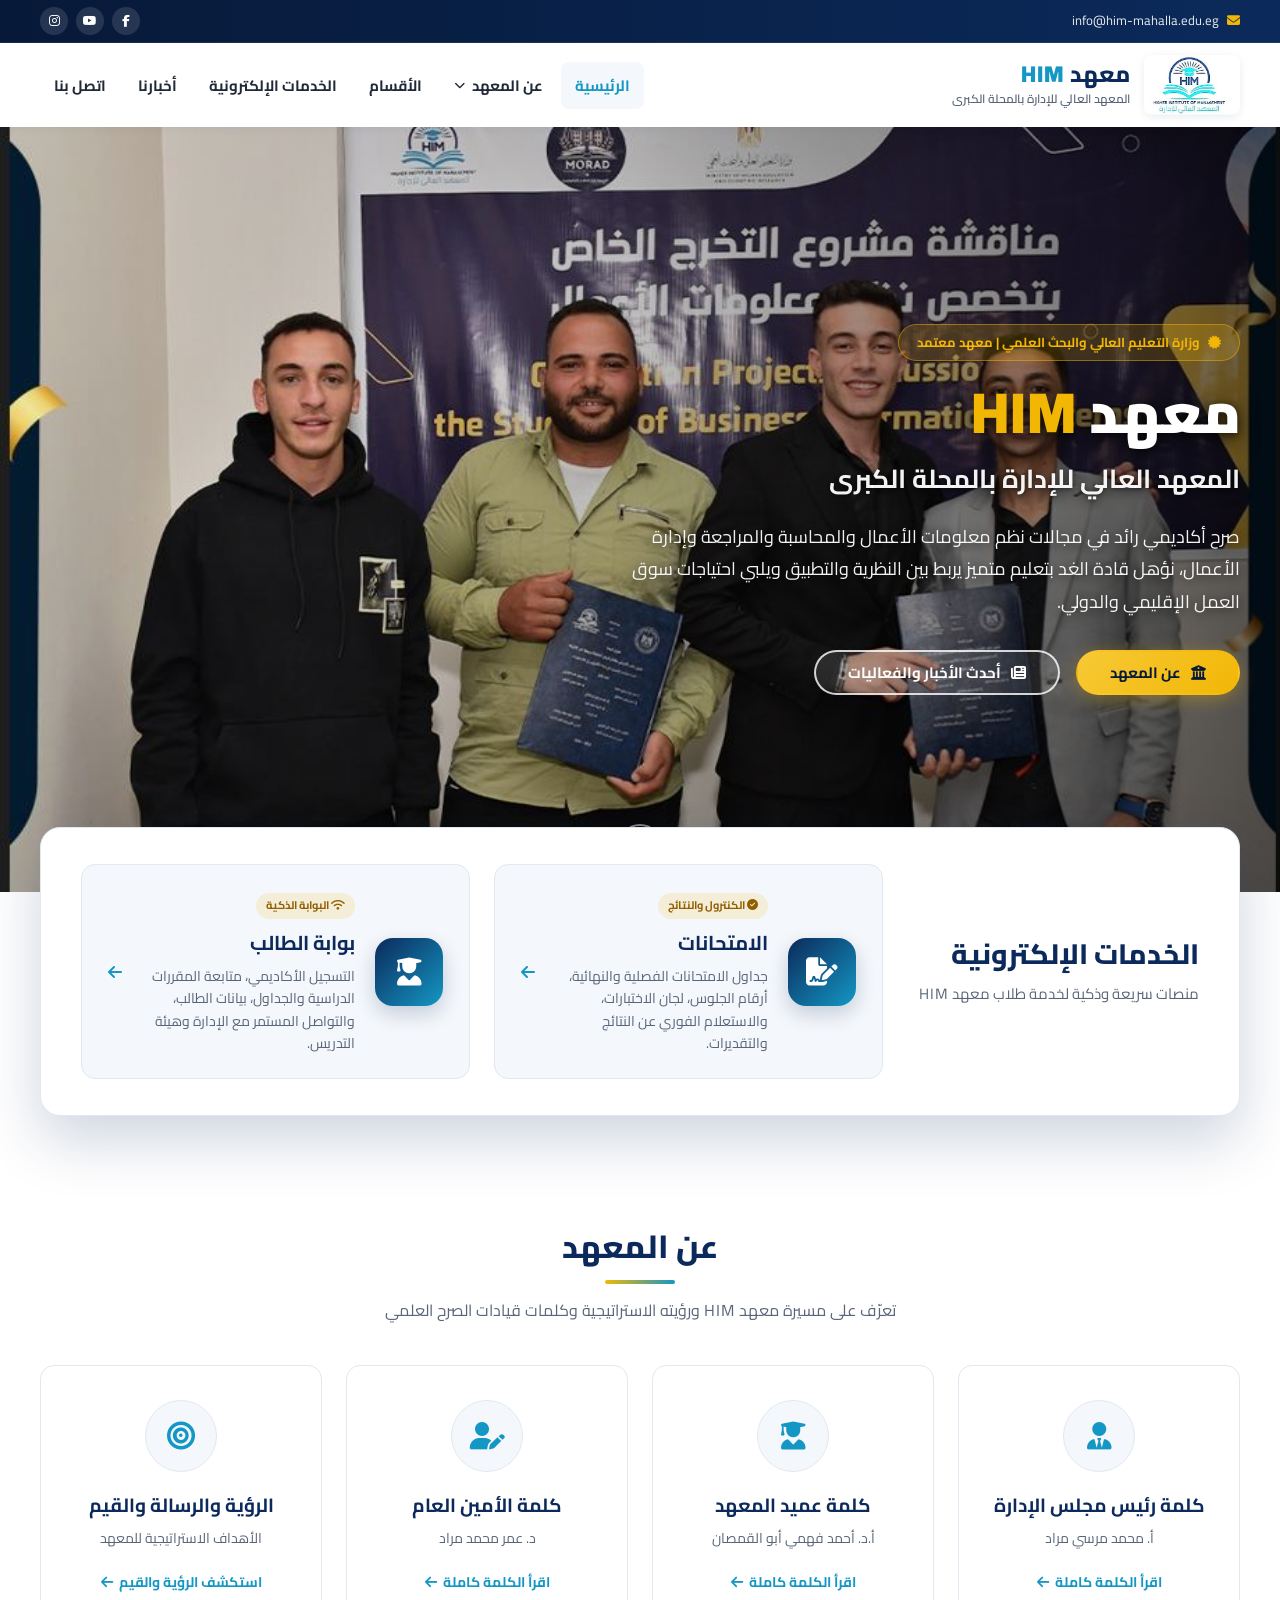
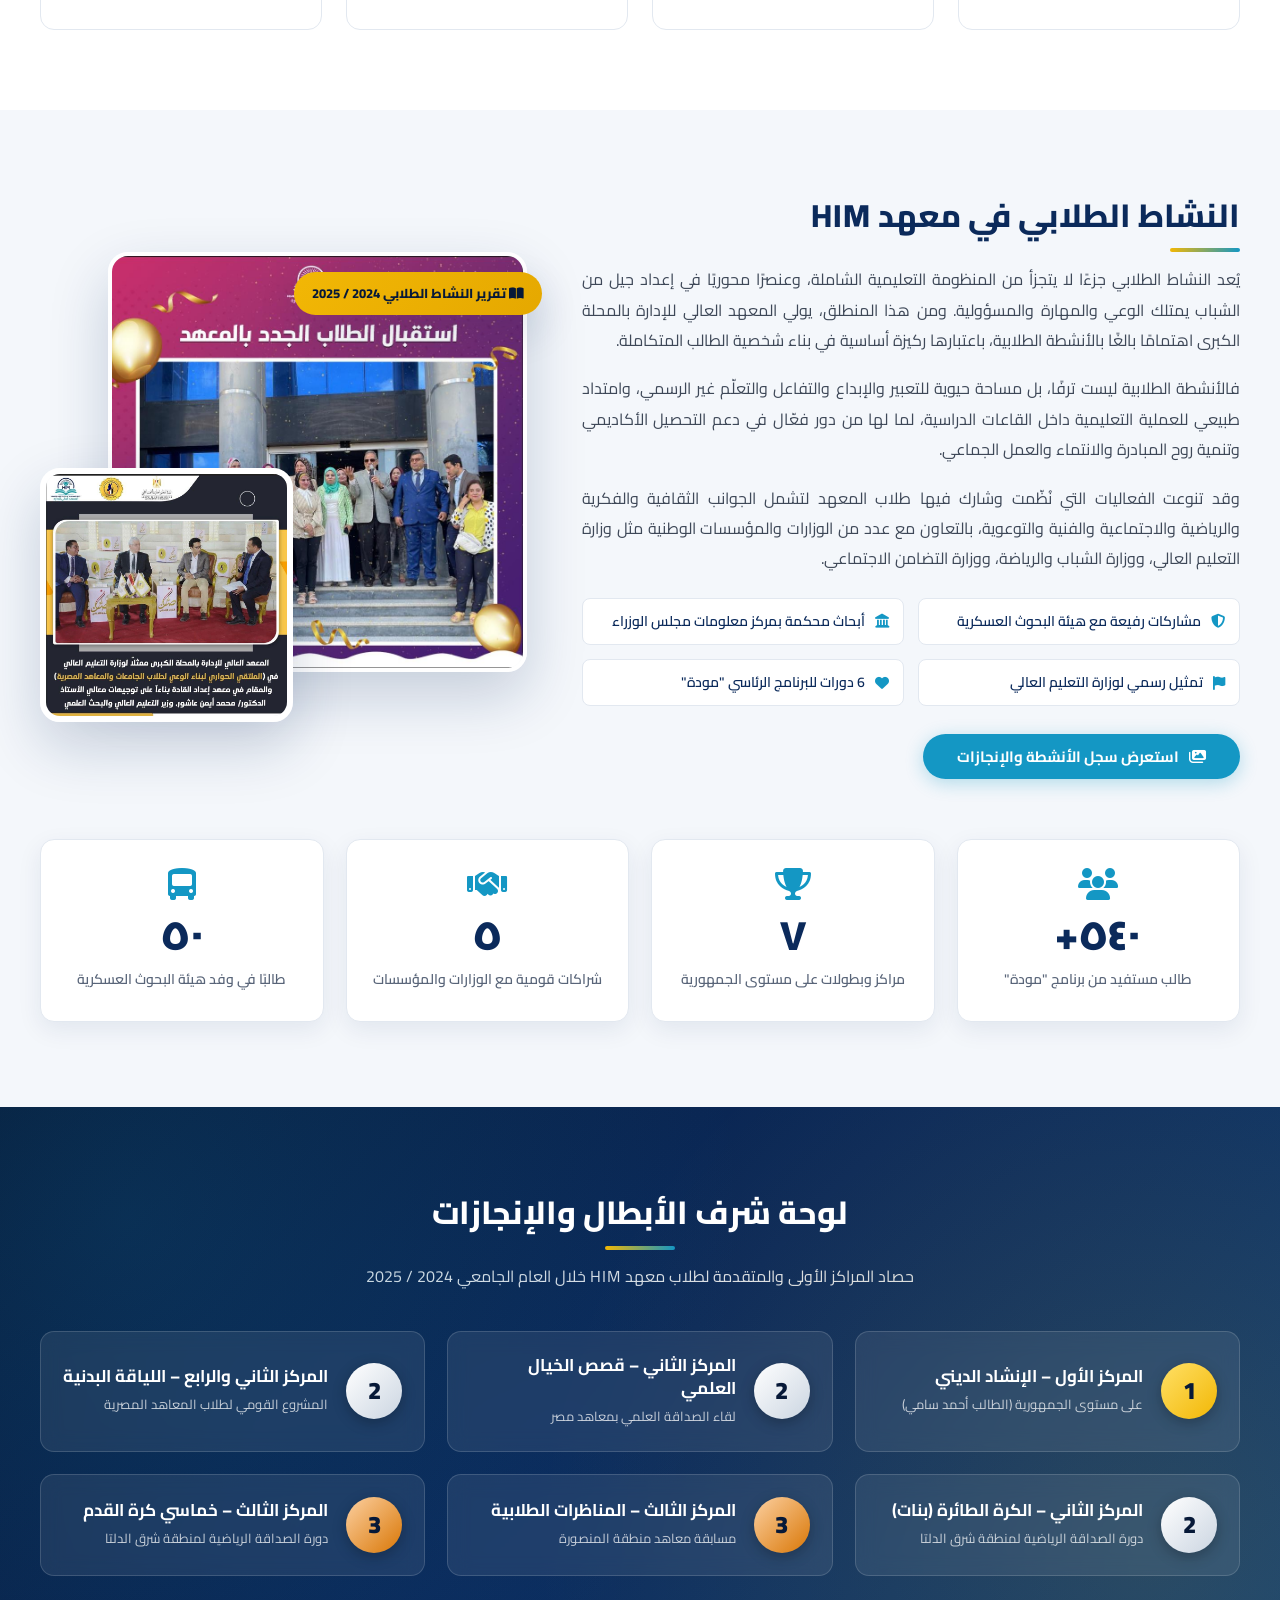
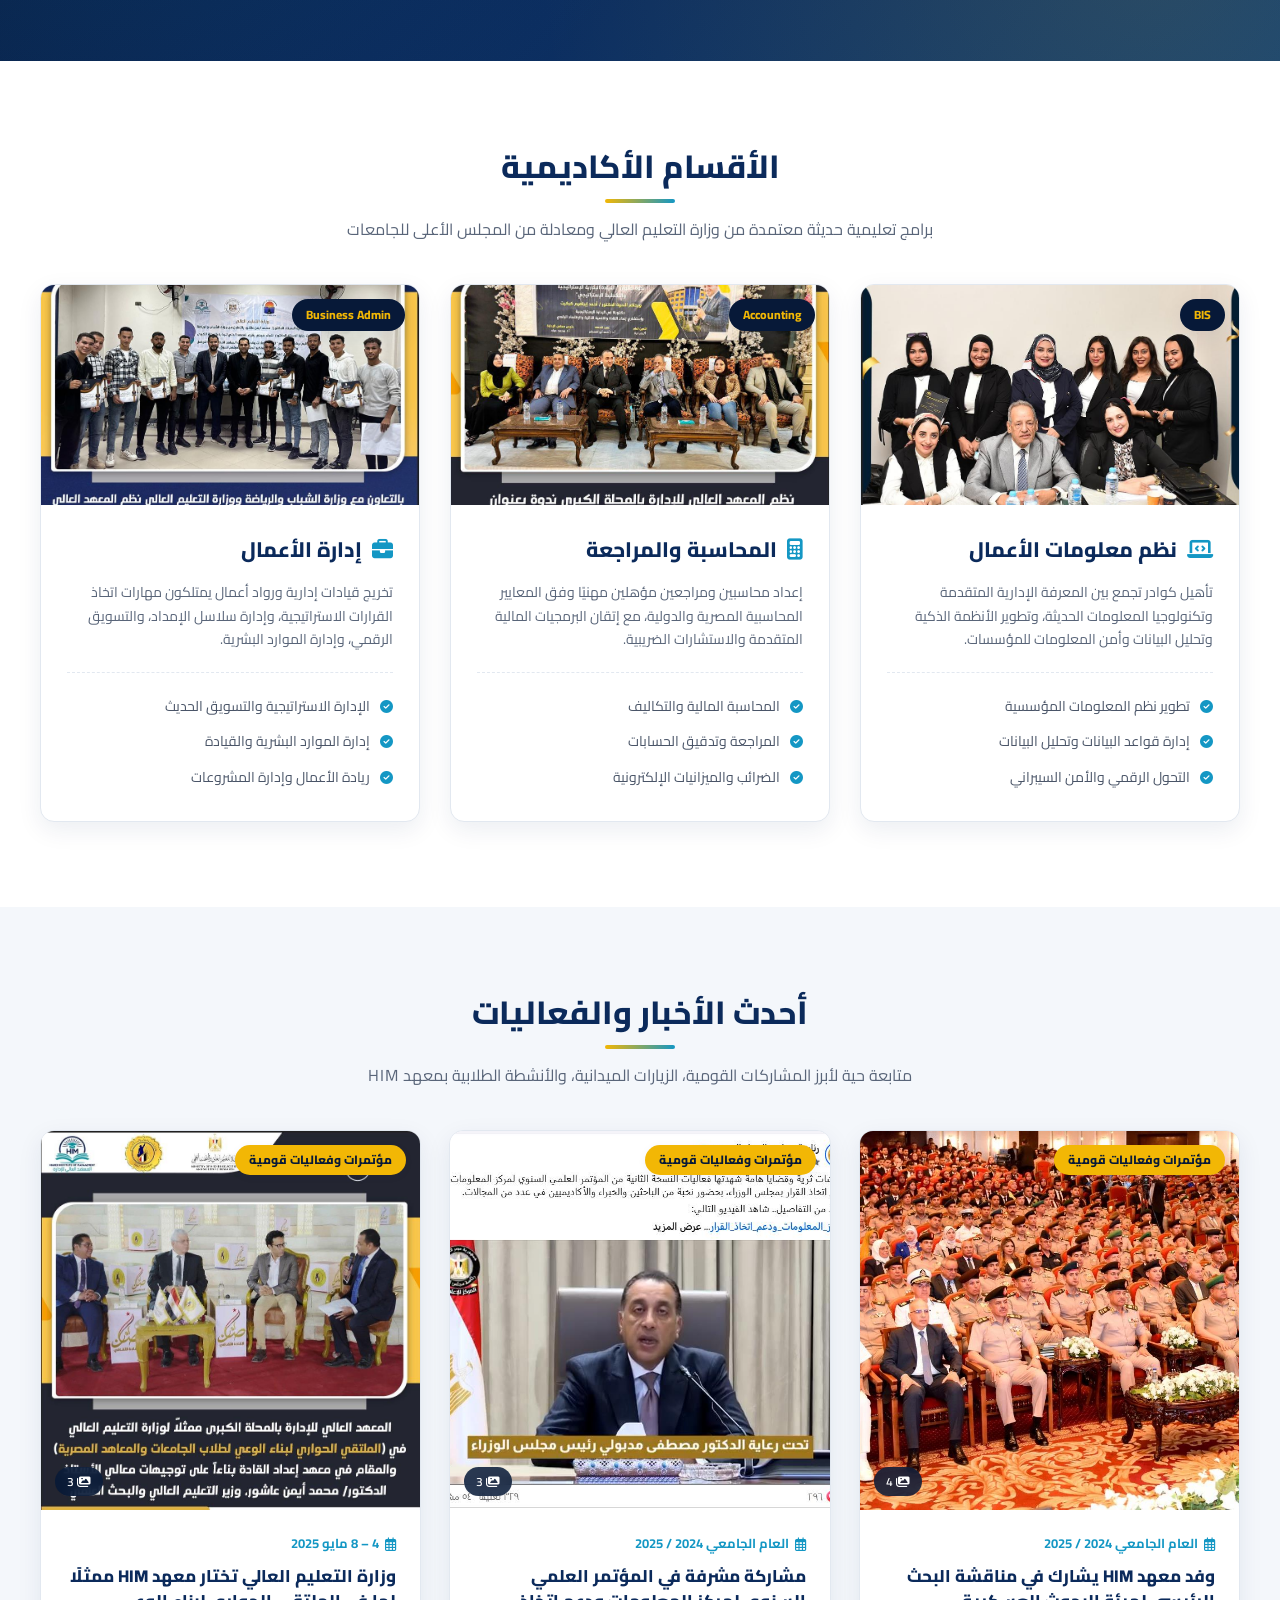
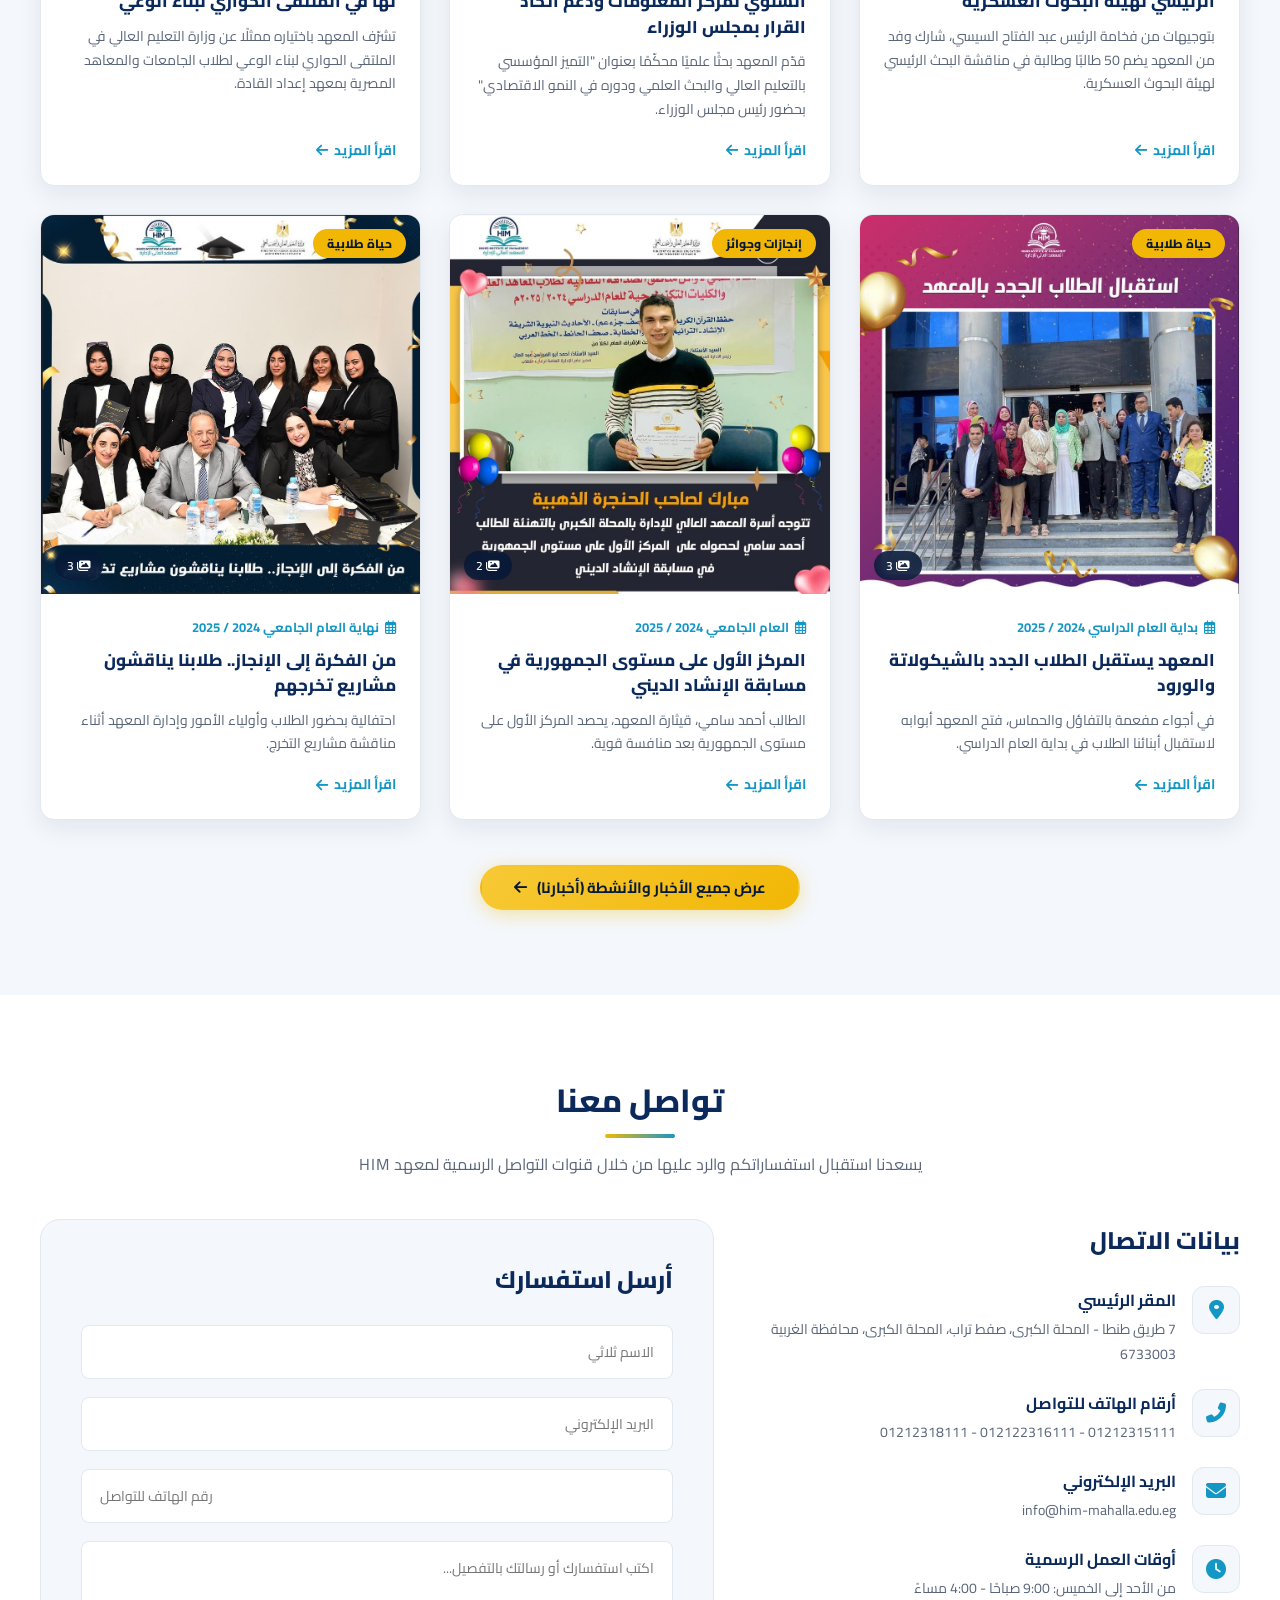
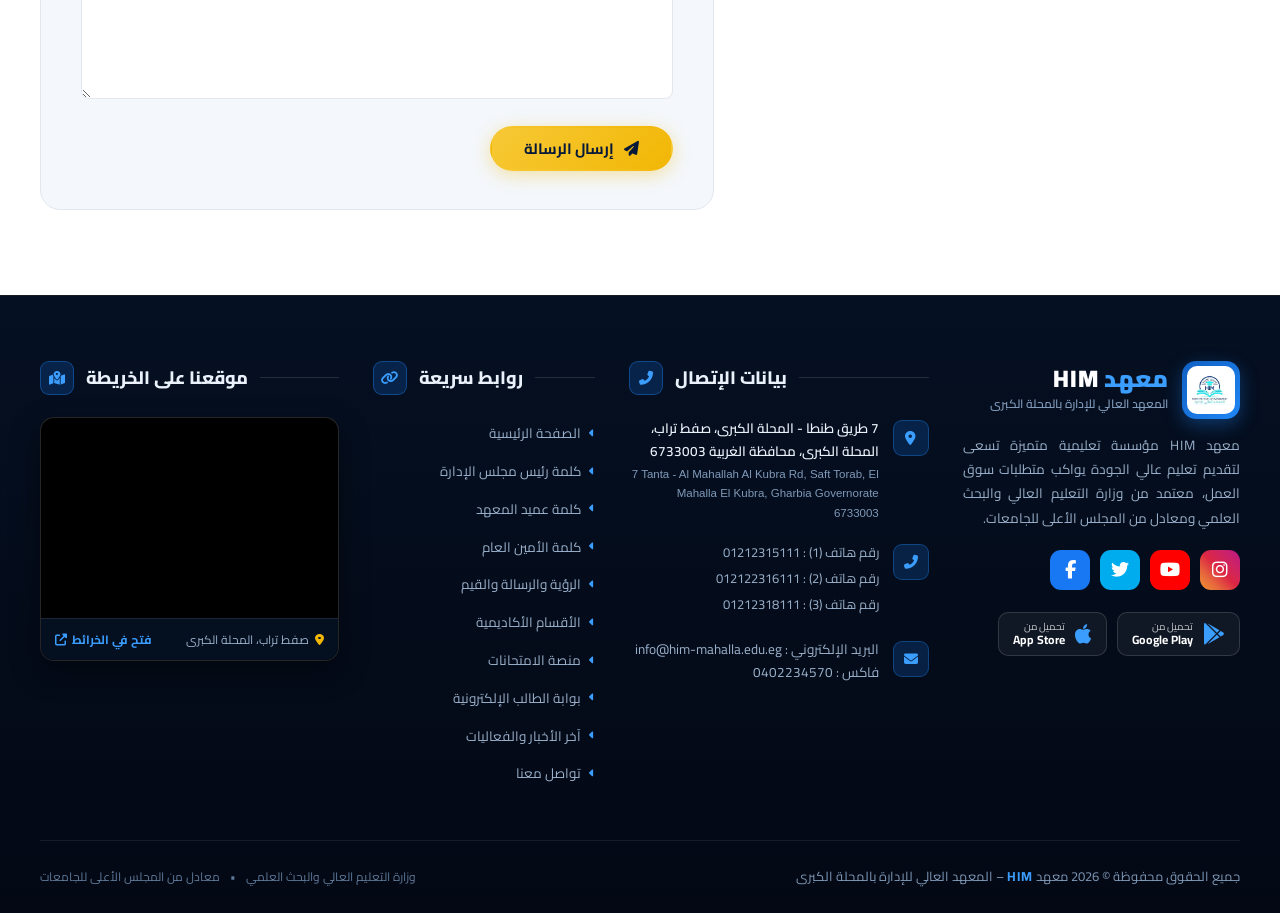
==== index.html @ d2b3b04d "Initial commit - معهد HIM website" ====
<!DOCTYPE html>
<html lang="ar" dir="rtl">
<head>
    <meta charset="UTF-8">
    <meta name="viewport" content="width=device-width, initial-scale=1.0">
    <title>معهد HIM | المعهد العالي للإدارة بالمحلة الكبرى</title>
    <meta name="description" content="الموقع الرسمي لمعهد HIM - المعهد العالي للإدارة بالمحلة الكبرى. برامج معتمدة في نظم معلومات الأعمال، المحاسبة والمراجعة، وإدارة الأعمال.">
    <link rel="icon" href="images/logo.jpg" type="image/jpeg">
    <link rel="stylesheet" href="https://fonts.googleapis.com/css2?family=Cairo:wght@400;500;600;700;800;900&display=swap">
    <link rel="stylesheet" href="https://cdnjs.cloudflare.com/ajax/libs/font-awesome/6.4.0/css/all.min.css">
    <link rel="stylesheet" href="css/style.css">
</head>
<body data-page="home">
    <!-- Header injected by layout.js -->
    <div id="site-header"></div>

    <!-- Hero Video Section -->
    <section id="home" class="hero hero-video">
        <video class="hero-bg" autoplay muted loop playsinline preload="auto" poster="images/selected/image-492.jpg">
            <source src="home.mp4" type="video/mp4">
        </video>
        <div class="hero-overlay"></div>
        <div class="container hero-inner">
            <div class="hero-content">
                <span class="hero-tag">
                    <i class="fas fa-certificate"></i> وزارة التعليم العالي والبحث العلمي | معهد معتمد
                </span>
                <h1>معهد <span class="latin">HIM</span></h1>
                <h2>المعهد العالي للإدارة بالمحلة الكبرى</h2>
                <p>صرح أكاديمي رائد في مجالات نظم معلومات الأعمال والمحاسبة والمراجعة وإدارة الأعمال، نؤهل قادة الغد بتعليم متميز يربط بين النظرية والتطبيق ويلبي احتياجات سوق العمل الإقليمي والدولي.</p>
                <div class="hero-buttons">
                    <a href="#about" class="btn btn-primary">
                        <i class="fas fa-university"></i> عن المعهد
                    </a>
                    <a href="news.html" class="btn btn-outline">
                        <i class="fas fa-newspaper"></i> أحدث الأخبار والفعاليات
                    </a>
                </div>
            </div>
        </div>
        <a href="#services" class="scroll-down" aria-label="انتقل إلى الخدمات الإلكترونية">
            <i class="fas fa-chevron-down"></i>
        </a>
    </section>

    <!-- Electronic Services (Floating Banner: Exams & Student Portal ONLY) -->
    <section id="services" class="services-section">
        <div class="container">
            <div class="services-wrap">
                <div class="services-head">
                    <h2>الخدمات الإلكترونية</h2>
                    <p>منصات سريعة وذكية لخدمة طلاب معهد <span class="latin">HIM</span></p>
                </div>
                <div class="services-grid-detailed">
                    <!-- Service 1: Exams -->
                    <a href="#" class="service-item" data-service="exams" role="button" aria-label="منصة الامتحانات">
                        <div class="service-item-icon">
                            <i class="fas fa-file-signature"></i>
                        </div>
                        <div class="service-item-content">
                            <span class="service-badge"><i class="fas fa-check-circle"></i> الكنترول والنتائج</span>
                            <h3>الامتحانات</h3>
                            <p>جداول الامتحانات الفصلية والنهائية، أرقام الجلوس، لجان الاختبارات، والاستعلام الفوري عن النتائج والتقديرات.</p>
                        </div>
                        <i class="fas fa-arrow-left service-arrow"></i>
                    </a>
                    <!-- Service 2: Student Portal -->
                    <a href="#" class="service-item" data-service="portal" role="button" aria-label="بوابة الطالب الإلكترونية">
                        <div class="service-item-icon">
                            <i class="fas fa-user-graduate"></i>
                        </div>
                        <div class="service-item-content">
                            <span class="service-badge"><i class="fas fa-wifi"></i> البوابة الذكية</span>
                            <h3>بوابة الطالب</h3>
                            <p>التسجيل الأكاديمي، متابعة المقررات الدراسية والجداول، بيانات الطالب، والتواصل المستمر مع الإدارة وهيئة التدريس.</p>
                        </div>
                        <i class="fas fa-arrow-left service-arrow"></i>
                    </a>
                </div>
            </div>
        </div>
    </section>

    <!-- About the Institute ("عن المعهد" - 4 Foundation Pillars) -->
    <section id="about" class="about-quick">
        <div class="container">
            <h2 class="section-title">عن المعهد</h2>
            <p class="section-subtitle">تعرّف على مسيرة معهد <span class="latin">HIM</span> ورؤيته الاستراتيجية وكلمات قيادات الصرح العلمي</p>
            <div class="about-cards">
                <!-- 1. Chairman -->
                <a href="chairman.html" class="about-card">
                    <div class="about-card-icon">
                        <i class="fas fa-user-tie"></i>
                    </div>
                    <div>
                        <h3>كلمة رئيس مجلس الإدارة</h3>
                        <p>أ. محمد مرسي مراد</p>
                    </div>
                    <span class="about-card-link">اقرأ الكلمة كاملة <i class="fas fa-arrow-left"></i></span>
                </a>

                <!-- 2. Dean -->
                <a href="dean.html" class="about-card">
                    <div class="about-card-icon">
                        <i class="fas fa-user-graduate"></i>
                    </div>
                    <div>
                        <h3>كلمة عميد المعهد</h3>
                        <p>أ.د. أحمد فهمي أبو القمصان</p>
                    </div>
                    <span class="about-card-link">اقرأ الكلمة كاملة <i class="fas fa-arrow-left"></i></span>
                </a>

                <!-- 3. Secretary General -->
                <a href="secretary-general.html" class="about-card">
                    <div class="about-card-icon">
                        <i class="fas fa-user-pen"></i>
                    </div>
                    <div>
                        <h3>كلمة الأمين العام</h3>
                        <p>د. عمر محمد مراد</p>
                    </div>
                    <span class="about-card-link">اقرأ الكلمة كاملة <i class="fas fa-arrow-left"></i></span>
                </a>

                <!-- 4. Vision & Mission -->
                <a href="vision.html" class="about-card">
                    <div class="about-card-icon">
                        <i class="fas fa-bullseye"></i>
                    </div>
                    <div>
                        <h3>الرؤية والرسالة والقيم</h3>
                        <p>الأهداف الاستراتيجية للمعهد</p>
                    </div>
                    <span class="about-card-link">استكشف الرؤية والقيم <i class="fas fa-arrow-left"></i></span>
                </a>
            </div>
        </div>
    </section>

    <!-- Student Life & Activities (from the PDF booklet 2024/2025) -->
    <section class="intro">
        <div class="container">
            <div class="intro-grid">
                <div class="intro-text reveal">
                    <h2 class="section-title align-start">النشاط الطلابي في معهد <span class="latin">HIM</span></h2>
                    <div id="intro-text">
                        <p>يُعد النشاط الطلابي جزءًا لا يتجزأ من المنظومة التعليمية الشاملة، وعنصرًا محوريًا في إعداد جيل من الشباب يمتلك الوعي والمهارة والمسؤولية. ومن هذا المنطلق، يولي معهد <span class="latin">HIM</span> (المعهد العالي للإدارة بالمحلة الكبرى) اهتمامًا بالغًا بالأنشطة الطلابية، باعتبارها ركيزة أساسية في بناء شخصية الطالب المتكاملة.</p>
                        <p>فالأنشطة الطلابية ليست ترفًا، بل مساحة حيوية للتعبير والإبداع والتفاعل والتعلّم غير الرسمي، وتُعد امتدادًا طبيعيًا للعملية التعليمية، لما لها من دور فعّال في دعم التحصيل الأكاديمي، وتنمية روح المبادرة والانتماء والعمل الجماعي.</p>
                    </div>
                    <div class="intro-highlights">
                        <div class="intro-highlight-item">
                            <i class="fas fa-shield-halved"></i>
                            <span>مشاركات رفيعة مع هيئة البحوث العسكرية</span>
                        </div>
                        <div class="intro-highlight-item">
                            <i class="fas fa-landmark"></i>
                            <span>أبحاث محكمة بمركز معلومات مجلس الوزراء</span>
                        </div>
                        <div class="intro-highlight-item">
                            <i class="fas fa-flag"></i>
                            <span>تمثيل رسمي لوزارة التعليم العالي</span>
                        </div>
                        <div class="intro-highlight-item">
                            <i class="fas fa-heart"></i>
                            <span>6 دورات للبرنامج الرئاسي "مودة"</span>
                        </div>
                    </div>
                    <a href="news.html" class="btn btn-secondary">
                        <i class="fas fa-images"></i> استعرض سجل الأنشطة والإنجازات
                    </a>
                </div>
                <div class="intro-media reveal">
                    <span class="intro-badge-float">
                        <i class="fas fa-book-open"></i> تقرير النشاط الطلابي 2024 / 2025
                    </span>
                    <img src="images/selected/image-109.jpg" alt="استقبال الطلاب الجدد بمعهد HIM" class="intro-img-main" loading="lazy">
                    <img src="images/selected/image-025.jpg" alt="الملتقى الحواري لبناء الوعي" class="intro-img-sub" loading="lazy">
                </div>
            </div>

            <!-- Stats Ribbon -->
            <div class="stats">
                <div class="stat">
                    <i class="fas fa-users"></i>
                    <strong data-count="600" data-suffix="+">0</strong>
                    <span>طالب مستفيد من برنامج "مودة"</span>
                </div>
                <div class="stat">
                    <i class="fas fa-trophy"></i>
                    <strong data-count="7">0</strong>
                    <span>مراكز وبطولات على مستوى الجمهورية</span>
                </div>
                <div class="stat">
                    <i class="fas fa-handshake"></i>
                    <strong data-count="5">0</strong>
                    <span>شراكات قومية مع الوزارات والمؤسسات</span>
                </div>
                <div class="stat">
                    <i class="fas fa-bus-simple"></i>
                    <strong data-count="50">0</strong>
                    <span>طالبًا في وفد هيئة البحوث العسكرية</span>
                </div>
            </div>
        </div>
    </section>

    <!-- Student Achievements / Honor Roll -->
    <section class="achievements">
        <div class="container">
            <h2 class="section-title light">لوحة شرف الأبطال والإنجازات</h2>
            <p class="section-subtitle light">حصاد المراكز الأولى والمتقدمة لطلاب معهد <span class="latin">HIM</span> خلال العام الجامعي 2024 / 2025</p>
            <div class="achievements-grid">
                <a href="news.html#inshad" class="achievement">
                    <span class="rank gold">1</span>
                    <div class="achievement-content">
                        <h4>المركز الأول – الإنشاد الديني</h4>
                        <p>على مستوى الجمهورية (الطالب أحمد سامي)</p>
                    </div>
                </a>
                <a href="news.html#sci-fi" class="achievement">
                    <span class="rank silver">2</span>
                    <div class="achievement-content">
                        <h4>المركز الثاني – قصص الخيال العلمي</h4>
                        <p>لقاء الصداقة العلمي بمعاهد مصر</p>
                    </div>
                </a>
                <a href="news.html#fitness" class="achievement">
                    <span class="rank silver">2</span>
                    <div class="achievement-content">
                        <h4>المركز الثاني والرابع – اللياقة البدنية</h4>
                        <p>المشروع القومي لطلاب المعاهد المصرية</p>
                    </div>
                </a>
                <a href="news.html#volleyball" class="achievement">
                    <span class="rank silver">2</span>
                    <div class="achievement-content">
                        <h4>المركز الثاني – الكرة الطائرة (بنات)</h4>
                        <p>دورة الصداقة الرياضية لمنطقة شرق الدلتا</p>
                    </div>
                </a>
                <a href="news.html#debates" class="achievement">
                    <span class="rank bronze">3</span>
                    <div class="achievement-content">
                        <h4>المركز الثالث – المناظرات الطلابية</h4>
                        <p>مسابقة معاهد منطقة المنصورة</p>
                    </div>
                </a>
                <a href="news.html#futsal" class="achievement">
                    <span class="rank bronze">3</span>
                    <div class="achievement-content">
                        <h4>المركز الثالث – خماسي كرة القدم</h4>
                        <p>دورة الصداقة الرياضية لمنطقة شرق الدلتا</p>
                    </div>
                </a>
            </div>
        </div>
    </section>

    <!-- Academic Departments -->
    <section id="departments" class="departments">
        <div class="container">
            <h2 class="section-title">الأقسام الأكاديمية</h2>
            <p class="section-subtitle">برامج تعليمية حديثة معتمدة من وزارة التعليم العالي ومعادلة من المجلس الأعلى للجامعات</p>
            <div class="departments-grid">
                <!-- Dept 1: BIS -->
                <div class="department-card">
                    <div class="department-image">
                        <img src="images/selected/image-490.jpg" alt="قسم نظم معلومات الأعمال بمعهد HIM" loading="lazy">
                        <span class="department-badge">BIS</span>
                    </div>
                    <div class="department-content">
                        <h3><i class="fas fa-laptop-code"></i> نظم معلومات الأعمال</h3>
                        <p>تأهيل كوادر تجمع بين المعرفة الإدارية المتقدمة وتكنولوجيا المعلومات الحديثة، وتطوير الأنظمة الذكية وتحليل البيانات وأمن المعلومات للمؤسسات.</p>
                        <ul class="department-features">
                            <li><i class="fas fa-check-circle"></i> تطوير نظم المعلومات المؤسسية</li>
                            <li><i class="fas fa-check-circle"></i> إدارة قواعد البيانات وتحليل البيانات</li>
                            <li><i class="fas fa-check-circle"></i> التحول الرقمي والأمن السيبراني</li>
                        </ul>
                    </div>
                </div>

                <!-- Dept 2: Accounting -->
                <div class="department-card">
                    <div class="department-image">
                        <img src="images/selected/image-174.jpg" alt="قسم المحاسبة والمراجعة بمعهد HIM" loading="lazy">
                        <span class="department-badge">Accounting</span>
                    </div>
                    <div class="department-content">
                        <h3><i class="fas fa-calculator"></i> المحاسبة والمراجعة</h3>
                        <p>إعداد محاسبين ومراجعين مؤهلين مهنيًا وفق المعايير المحاسبية المصرية والدولية، مع إتقان البرمجيات المالية المتقدمة والاستشارات الضريبية.</p>
                        <ul class="department-features">
                            <li><i class="fas fa-check-circle"></i> المحاسبة المالية والتكاليف</li>
                            <li><i class="fas fa-check-circle"></i> المراجعة وتدقيق الحسابات</li>
                            <li><i class="fas fa-check-circle"></i> الضرائب والميزانيات الإلكترونية</li>
                        </ul>
                    </div>
                </div>

                <!-- Dept 3: Business Admin -->
                <div class="department-card">
                    <div class="department-image">
                        <img src="images/selected/image-220.jpg" alt="قسم إدارة الأعمال بمعهد HIM" loading="lazy">
                        <span class="department-badge">Business Admin</span>
                    </div>
                    <div class="department-content">
                        <h3><i class="fas fa-briefcase"></i> إدارة الأعمال</h3>
                        <p>تخريج قيادات إدارية ورواد أعمال يمتلكون مهارات اتخاذ القرارات الاستراتيجية، وإدارة سلاسل الإمداد، والتسويق الرقمي، وإدارة الموارد البشرية.</p>
                        <ul class="department-features">
                            <li><i class="fas fa-check-circle"></i> الإدارة الاستراتيجية والتسويق الحديث</li>
                            <li><i class="fas fa-check-circle"></i> إدارة الموارد البشرية والقيادة</li>
                            <li><i class="fas fa-check-circle"></i> ريادة الأعمال وإدارة المشروعات</li>
                        </ul>
                    </div>
                </div>
            </div>
        </div>
    </section>

    <!-- Latest News Section (from PDF extracted images) -->
    <section id="news" class="news">
        <div class="container">
            <h2 class="section-title">أحدث الأخبار والفعاليات</h2>
            <p class="section-subtitle">متابعة حية لأبرز المشاركات القومية، الزيارات الميدانية، والأنشطة الطلابية بمعهد <span class="latin">HIM</span></p>
            <div class="news-grid" id="home-news"></div>
            <div class="center-btn">
                <a href="news.html" class="btn btn-primary">
                    عرض جميع الأخبار والأنشطة (أخبارنا) <i class="fas fa-arrow-left"></i>
                </a>
            </div>
        </div>
    </section>

    <!-- Contact & Location -->
    <section id="contact" class="contact">
        <div class="container">
            <h2 class="section-title">تواصل معنا</h2>
            <p class="section-subtitle">يسعدنا استقبال استفساراتكم والرد عليها من خلال قنوات التواصل الرسمية لمعهد <span class="latin">HIM</span></p>
            <div class="contact-content">
                <div class="contact-info">
                    <h3>بيانات الاتصال</h3>
                    <div class="contact-item">
                        <i class="fas fa-map-marker-alt"></i>
                        <div>
                            <h4>المقر الرئيسي</h4>
                            <p>7 طريق طنطا - المحلة الكبرى، صفط تراب، المحلة الكبرى، محافظة الغربية 6733003</p>
                        </div>
                    </div>
                    <div class="contact-item">
                        <i class="fas fa-phone-alt"></i>
                        <div>
                            <h4>أرقام الهاتف للتواصل</h4>
                            <p>
                                <a href="tel:01212315111">01212315111</a> - 
                                <a href="tel:012122316111">012122316111</a> - 
                                <a href="tel:01212318111">01212318111</a>
                            </p>
                        </div>
                    </div>
                    <div class="contact-item">
                        <i class="fas fa-envelope"></i>
                        <div>
                            <h4>البريد الإلكتروني</h4>
                            <p>info@him-mahalla.edu.eg</p>
                        </div>
                    </div>
                    <div class="contact-item">
                        <i class="fas fa-clock"></i>
                        <div>
                            <h4>أوقات العمل الرسمية</h4>
                            <p>من الأحد إلى الخميس: 9:00 صباحًا - 4:00 مساءً</p>
                        </div>
                    </div>
                </div>
                <div class="contact-form">
                    <h3>أرسل استفسارك</h3>
                    <form id="contactForm">
                        <div class="form-group">
                            <input type="text" placeholder="الاسم ثلاثي" required>
                        </div>
                        <div class="form-group">
                            <input type="email" placeholder="البريد الإلكتروني" required>
                        </div>
                        <div class="form-group">
                            <input type="tel" placeholder="رقم الهاتف للتواصل">
                        </div>
                        <div class="form-group">
                            <textarea placeholder="اكتب استفسارك أو رسالتك بالتفصيل..." rows="5" required></textarea>
                        </div>
                        <button type="submit" class="btn btn-primary">
                            <i class="fas fa-paper-plane"></i> إرسال الرسالة
                        </button>
                    </form>
                </div>
            </div>
        </div>
    </section>

    <!-- Footer injected by layout.js -->
    <div id="site-footer"></div>

    <!-- Scripts -->
    <script src="js/layout.js"></script>
    <script src="js/news-data.js"></script>
    <script src="js/script.js"></script>
</body>
</html>
---- css/style.css ----
/* ========================================================
   معهد HIM - المعهد العالي للإدارة بالمحلة الكبرى
   Master Stylesheet - High-Performance Institutional Design
   ======================================================== */

@import url('https://fonts.googleapis.com/css2?family=Cairo:wght@400;500;600;700;800;900&display=swap');

/* ========== CSS Variables ========== */
:root {
    --primary: #0b2a5b;            /* Deep Royal Navy */
    --primary-dark: #071938;       /* Midnight Navy */
    --primary-light: #163e7e;      /* Lighter Navy */
    --secondary: #1497c4;          /* Institute Cyan / Ocean Blue */
    --secondary-dark: #0e7295;     
    --accent: #f2b705;             /* Egyptian Gold */
    --accent-hover: #e5a800;
    --accent-soft: rgba(242, 183, 5, 0.14);
    --success: #10b981;
    --text: #1f2937;
    --text-muted: #596579;
    --text-light: #8c9ba5;
    --bg-light: #f4f7fb;
    --bg-alt: #edf2f9;
    --border: #e2e8f0;
    --border-light: rgba(226, 232, 240, 0.7);
    --white: #ffffff;
    --shadow-sm: 0 2px 8px rgba(11, 42, 91, 0.05);
    --shadow: 0 8px 24px rgba(11, 42, 91, 0.08);
    --shadow-lg: 0 16px 40px rgba(11, 42, 91, 0.14);
    --shadow-xl: 0 24px 60px rgba(11, 42, 91, 0.20);
    --radius-sm: 8px;
    --radius: 14px;
    --radius-lg: 20px;
    --radius-pill: 50px;
    --transition: all 0.3s cubic-bezier(0.4, 0, 0.2, 1);
    --container: 1240px;
}

/* ========== Global Reset ========== */
*, *::before, *::after {
    margin: 0;
    padding: 0;
    box-sizing: border-box;
}

html {
    scroll-behavior: smooth;
    font-size: 16px;
}

body {
    font-family: 'Cairo', -apple-system, BlinkMacSystemFont, 'Segoe UI', Roboto, sans-serif;
    line-height: 1.8;
    color: var(--text);
    background-color: var(--white);
    direction: rtl;
    text-align: right;
    overflow-x: hidden;
    -webkit-font-smoothing: antialiased;
}

.container {
    width: 100%;
    max-width: var(--container);
    margin-inline: auto;
    padding-inline: 20px;
}

img, video {
    max-width: 100%;
    height: auto;
    display: block;
}

a {
    text-decoration: none;
    color: inherit;
    transition: var(--transition);
}

ul {
    list-style: none;
}

.latin {
    font-family: 'Cairo', sans-serif;
    letter-spacing: 1px;
    direction: ltr;
    unicode-bidi: isolate;
    display: inline-block;
}

/* Custom Scrollbar */
::-webkit-scrollbar {
    width: 10px;
}
::-webkit-scrollbar-track {
    background: #f1f4f8;
}
::-webkit-scrollbar-thumb {
    background: #b4c2d4;
    border-radius: 5px;
}
::-webkit-scrollbar-thumb:hover {
    background: var(--secondary);
}

/* ========== Buttons ========== */
.btn {
    display: inline-flex;
    align-items: center;
    justify-content: center;
    gap: 10px;
    padding: 13px 32px;
    border-radius: var(--radius-pill);
    font-family: inherit;
    font-size: 15px;
    font-weight: 700;
    line-height: 1;
    border: 2px solid transparent;
    cursor: pointer;
    transition: var(--transition);
    white-space: nowrap;
    text-decoration: none;
}

.btn-primary {
    background: linear-gradient(135deg, #f7c936 0%, var(--accent) 100%);
    color: var(--primary-dark);
    box-shadow: 0 4px 18px rgba(242, 183, 5, 0.35);
}

.btn-primary:hover {
    background: linear-gradient(135deg, var(--accent) 0%, #dda200 100%);
    transform: translateY(-2px);
    box-shadow: 0 8px 24px rgba(242, 183, 5, 0.45);
}

.btn-secondary {
    background: var(--secondary);
    color: var(--white);
    box-shadow: 0 4px 18px rgba(20, 151, 196, 0.3);
}

.btn-secondary:hover {
    background: var(--secondary-dark);
    color: var(--white);
    transform: translateY(-2px);
    box-shadow: 0 8px 24px rgba(20, 151, 196, 0.4);
}

.btn-outline {
    background: rgba(255, 255, 255, 0.1);
    color: var(--white);
    border-color: rgba(255, 255, 255, 0.8);
    backdrop-filter: blur(8px);
}

.btn-outline:hover {
    background: var(--white);
    color: var(--primary-dark);
    border-color: var(--white);
    transform: translateY(-2px);
    box-shadow: 0 8px 24px rgba(0, 0, 0, 0.15);
}

.btn-sm {
    padding: 9px 20px;
    font-size: 13px;
}

.center-btn {
    text-align: center;
    margin-top: 45px;
}

/* ========== Section Headings ========== */
.section-title {
    text-align: center;
    font-size: 32px;
    font-weight: 800;
    color: var(--primary);
    margin-bottom: 12px;
    position: relative;
    padding-bottom: 16px;
    line-height: 1.3;
}

.section-title::after {
    content: '';
    position: absolute;
    bottom: 0;
    left: 50%;
    transform: translateX(-50%);
    width: 70px;
    height: 4px;
    background: linear-gradient(90deg, var(--accent), var(--secondary));
    border-radius: 4px;
}

.section-title.align-start {
    text-align: right;
}

.section-title.align-start::after {
    left: auto;
    right: 0;
    transform: none;
}

.section-title.light {
    color: var(--white);
}

.section-subtitle {
    text-align: center;
    color: var(--text-muted);
    font-size: 16px;
    max-width: 680px;
    margin: 0 auto 40px;
}

.section-subtitle.light {
    color: rgba(255, 255, 255, 0.85);
}

/* ========== Header & Top Bar ========== */
.header {
    background: var(--white);
    position: sticky;
    top: 0;
    z-index: 1000;
    box-shadow: var(--shadow-sm);
    transition: var(--transition);
}

.header.scrolled {
    box-shadow: var(--shadow);
}

.header-top {
    background: linear-gradient(90deg, var(--primary-dark) 0%, var(--primary) 100%);
    color: var(--white);
    padding: 7px 0;
    font-size: 13px;
    border-bottom: 1px solid rgba(255, 255, 255, 0.08);
}

.header-top .container {
    display: flex;
    justify-content: space-between;
    align-items: center;
    flex-wrap: wrap;
    gap: 10px;
}

.header-contact {
    display: flex;
    align-items: center;
    gap: 22px;
}

.header-contact span {
    display: inline-flex;
    align-items: center;
    gap: 8px;
    color: rgba(255, 255, 255, 0.9);
}

.header-contact span i {
    color: var(--accent);
}

.header-social {
    display: flex;
    align-items: center;
    gap: 8px;
}

.header-social a {
    width: 28px;
    height: 28px;
    display: inline-flex;
    align-items: center;
    justify-content: center;
    border-radius: 50%;
    background: rgba(255, 255, 255, 0.12);
    color: var(--white);
    font-size: 12px;
    transition: var(--transition);
}

.header-social a:hover {
    background: var(--accent);
    color: var(--primary-dark);
    transform: translateY(-2px);
}

/* Navbar */
.navbar {
    display: flex;
    justify-content: space-between;
    align-items: center;
    padding: 12px 0;
    position: relative;
}

.nav-brand {
    display: flex;
    align-items: center;
    gap: 14px;
    text-decoration: none;
}

.logo {
    height: 60px;
    width: auto;
    border-radius: 8px;
    box-shadow: 0 2px 8px rgba(0, 0, 0, 0.08);
}

.brand-text {
    display: flex;
    flex-direction: column;
}

.brand-name {
    font-size: 23px;
    font-weight: 800;
    color: var(--primary);
    line-height: 1.2;
}

.brand-name .latin {
    color: var(--secondary);
    font-weight: 900;
}

.brand-sub {
    font-size: 12px;
    color: var(--text-muted);
    font-weight: 600;
}

.nav-menu {
    display: flex;
    align-items: center;
    gap: 4px;
}

.nav-menu > li {
    position: relative;
}

.nav-menu > li > a {
    display: flex;
    align-items: center;
    gap: 7px;
    font-weight: 700;
    font-size: 15px;
    color: var(--text);
    padding: 10px 14px;
    border-radius: var(--radius-sm);
    transition: var(--transition);
}

.nav-menu > li > a i {
    font-size: 11px;
    transition: var(--transition);
}

.nav-menu > li > a:hover,
.nav-menu > li > a.active {
    color: var(--secondary);
    background: var(--bg-light);
}

/* Dropdown */
.has-dropdown {
    position: relative;
}

.dropdown {
    position: absolute;
    top: calc(100% + 10px);
    right: 0;
    min-width: 270px;
    background: var(--white);
    border-radius: var(--radius);
    box-shadow: var(--shadow-xl);
    padding: 10px;
    opacity: 0;
    visibility: hidden;
    transform: translateY(12px);
    transition: var(--transition);
    border-top: 3px solid var(--accent);
    border-inline: 1px solid var(--border);
    border-bottom: 1px solid var(--border);
    z-index: 100;
}

.has-dropdown:hover .dropdown,
.has-dropdown.open .dropdown {
    opacity: 1;
    visibility: visible;
    transform: translateY(0);
}

.has-dropdown:hover > a i,
.has-dropdown.open > a i {
    transform: rotate(180deg);
}

.dropdown li {
    margin-bottom: 4px;
}

.dropdown li:last-child {
    margin-bottom: 0;
}

.dropdown a {
    display: flex;
    align-items: center;
    gap: 12px;
    padding: 11px 16px;
    border-radius: var(--radius-sm);
    font-weight: 600;
    font-size: 14px;
    color: var(--text);
}

.dropdown a i {
    color: var(--secondary);
    width: 20px;
    text-align: center;
    font-size: 14px;
    transition: var(--transition);
}

.dropdown a:hover,
.dropdown a.current {
    background: var(--bg-light);
    color: var(--primary);
    padding-right: 20px;
}

.dropdown a:hover i,
.dropdown a.current i {
    color: var(--accent);
}

.nav-toggle {
    display: none;
    background: none;
    border: none;
    font-size: 24px;
    cursor: pointer;
    color: var(--primary);
    padding: 8px;
    border-radius: var(--radius-sm);
}

/* ========== Hero Section with Video ========== */
.hero-video {
    position: relative;
    height: 85vh;
    min-height: 560px;
    max-height: 800px;
    overflow: hidden;
    display: flex;
    align-items: center;
    color: var(--white);
    background: #000;
}

.hero-bg {
    position: absolute;
    inset: 0;
    width: 100%;
    height: 100%;
    object-fit: cover;
    z-index: 0;
    filter: none;
}

.hero-overlay {
    position: absolute;
    inset: 0;
    background: linear-gradient(
        270deg,
        rgba(0, 0, 0, 0.60) 0%,
        rgba(0, 0, 0, 0.25) 50%,
        rgba(0, 0, 0, 0.05) 100%
    );
    z-index: 1;
}

.hero-inner {
    position: relative;
    z-index: 2;
    width: 100%;
}

.hero-content {
    max-width: 720px;
    animation: heroFadeUp 0.9s cubic-bezier(0.16, 1, 0.3, 1) both;
}

.hero-tag {
    display: inline-flex;
    align-items: center;
    gap: 8px;
    background: rgba(242, 183, 5, 0.18);
    color: var(--accent);
    border: 1px solid rgba(242, 183, 5, 0.45);
    padding: 6px 18px;
    border-radius: var(--radius-pill);
    font-weight: 700;
    font-size: 13px;
    margin-bottom: 18px;
    backdrop-filter: blur(8px);
}

.hero-content h1 {
    font-size: 58px;
    font-weight: 900;
    line-height: 1.15;
    margin-bottom: 10px;
    letter-spacing: -0.5px;
    text-shadow: 0 4px 24px rgba(0, 0, 0, 0.75), 0 2px 8px rgba(0, 0, 0, 0.6);
}

.hero-content h1 .latin {
    color: var(--accent);
    position: relative;
}

.hero-content h2 {
    font-size: 26px;
    font-weight: 700;
    margin-bottom: 18px;
    color: rgba(255, 255, 255, 0.95);
    text-shadow: 0 3px 14px rgba(0, 0, 0, 0.7), 0 1px 4px rgba(0, 0, 0, 0.5);
}

.hero-content p {
    font-size: 18px;
    line-height: 1.8;
    color: rgba(255, 255, 255, 0.95);
    margin-bottom: 32px;
    max-width: 620px;
    text-shadow: 0 2px 12px rgba(0, 0, 0, 0.75);
}

.hero-buttons {
    display: flex;
    align-items: center;
    gap: 16px;
    flex-wrap: wrap;
}

.scroll-down {
    position: absolute;
    bottom: 24px;
    left: 50%;
    transform: translateX(-50%);
    z-index: 3;
    width: 44px;
    height: 44px;
    border: 2px solid rgba(255, 255, 255, 0.5);
    border-radius: 50%;
    display: flex;
    align-items: center;
    justify-content: center;
    color: var(--white);
    font-size: 16px;
    animation: scrollBounce 2.2s infinite;
    transition: var(--transition);
}

.scroll-down:hover {
    border-color: var(--accent);
    color: var(--accent);
}

@keyframes heroFadeUp {
    from {
        opacity: 0;
        transform: translateY(35px);
    }
    to {
        opacity: 1;
        transform: translateY(0);
    }
}

@keyframes scrollBounce {
    0%, 20%, 50%, 80%, 100% {
        transform: translate(-50%, 0);
    }
    40% {
        transform: translate(-50%, -10px);
    }
    60% {
        transform: translate(-50%, -5px);
    }
}

/* ========== Electronic Services Floating Bar ========== */
.services-section {
    position: relative;
    z-index: 10;
    margin-top: -65px;
    padding-bottom: 40px;
}

.services-wrap {
    background: var(--white);
    border-radius: var(--radius-lg);
    box-shadow: var(--shadow-xl);
    padding: 36px 40px;
    border: 1px solid var(--border);
    display: grid;
    grid-template-columns: 280px 1fr;
    gap: 36px;
    align-items: center;
}

.services-head h2 {
    font-size: 28px;
    font-weight: 800;
    color: var(--primary);
    line-height: 1.25;
    margin-bottom: 8px;
}

.services-head p {
    color: var(--text-muted);
    font-size: 15px;
}

.services-grid-detailed {
    display: grid;
    grid-template-columns: repeat(2, 1fr);
    gap: 24px;
}

.service-item {
    display: flex;
    align-items: center;
    gap: 20px;
    padding: 24px 26px;
    border-radius: var(--radius);
    border: 1px solid var(--border);
    background: var(--bg-light);
    text-decoration: none;
    color: inherit;
    cursor: pointer;
    transition: var(--transition);
    position: relative;
    overflow: hidden;
}

.service-item::before {
    content: '';
    position: absolute;
    inset: 0;
    background: linear-gradient(135deg, rgba(20, 151, 196, 0.08), rgba(11, 42, 91, 0.03));
    opacity: 0;
    transition: var(--transition);
}

.service-item:hover {
    border-color: var(--secondary);
    background: var(--white);
    transform: translateY(-5px);
    box-shadow: var(--shadow-lg);
}

.service-item:hover::before {
    opacity: 1;
}

.service-item-icon {
    width: 68px;
    height: 68px;
    flex-shrink: 0;
    border-radius: 18px;
    background: linear-gradient(135deg, var(--primary) 0%, var(--secondary) 100%);
    color: var(--white);
    display: flex;
    align-items: center;
    justify-content: center;
    font-size: 28px;
    box-shadow: 0 8px 20px rgba(11, 42, 91, 0.2);
    transition: var(--transition);
}

.service-item:hover .service-item-icon {
    transform: scale(1.08);
    box-shadow: 0 10px 24px rgba(20, 151, 196, 0.35);
}

.service-item-content {
    flex: 1;
}

.service-item h3 {
    font-size: 20px;
    font-weight: 700;
    color: var(--primary);
    margin-bottom: 4px;
}

.service-item p {
    color: var(--text-muted);
    font-size: 14px;
    line-height: 1.6;
}

.service-badge {
    display: inline-block;
    padding: 3px 10px;
    background: var(--accent-soft);
    color: #925f00;
    border-radius: var(--radius-pill);
    font-size: 11px;
    font-weight: 700;
    margin-bottom: 6px;
}

.service-arrow {
    font-size: 16px;
    color: var(--secondary);
    transition: var(--transition);
}

.service-item:hover .service-arrow {
    transform: translateX(-6px);
    color: var(--accent);
}

/* ========== About Quick Cards Section ========== */
.about-quick {
    padding: 70px 0 80px;
    background: var(--white);
}

.about-cards {
    display: grid;
    grid-template-columns: repeat(4, 1fr);
    gap: 24px;
}

.about-card {
    background: var(--white);
    border: 1px solid var(--border);
    border-radius: var(--radius);
    padding: 34px 24px;
    text-align: center;
    position: relative;
    overflow: hidden;
    transition: var(--transition);
    display: flex;
    flex-direction: column;
    justify-content: space-between;
}

.about-card::before {
    content: '';
    position: absolute;
    bottom: 0;
    left: 0;
    right: 0;
    height: 4px;
    background: linear-gradient(90deg, var(--accent), var(--secondary));
    transform: scaleX(0);
    transition: var(--transition);
}

.about-card:hover {
    transform: translateY(-8px);
    box-shadow: var(--shadow-xl);
    border-color: rgba(20, 151, 196, 0.3);
}

.about-card:hover::before {
    transform: scaleX(1);
}

.about-card-icon {
    width: 72px;
    height: 72px;
    margin: 0 auto 20px;
    border-radius: 50%;
    background: var(--bg-light);
    color: var(--secondary);
    display: flex;
    align-items: center;
    justify-content: center;
    font-size: 28px;
    transition: var(--transition);
    border: 1px solid var(--border);
}

.about-card:hover .about-card-icon {
    background: linear-gradient(135deg, var(--primary), var(--secondary));
    color: var(--white);
    transform: scale(1.1);
}

.about-card h3 {
    font-size: 19px;
    font-weight: 700;
    color: var(--primary);
    margin-bottom: 8px;
    line-height: 1.4;
}

.about-card p {
    color: var(--text-muted);
    font-size: 14px;
    margin-bottom: 18px;
}

.about-card-link {
    font-size: 14px;
    font-weight: 700;
    color: var(--secondary);
    display: inline-flex;
    align-items: center;
    justify-content: center;
    gap: 6px;
    margin-top: auto;
}

.about-card:hover .about-card-link {
    color: var(--accent-hover);
}

.about-card:hover .about-card-link i {
    transform: translateX(-4px);
}

/* ========== Student Life & Booklet Intro ========== */
.intro {
    padding: 85px 0;
    background: var(--bg-light);
    position: relative;
    overflow: hidden;
}

.intro-grid {
    display: grid;
    grid-template-columns: 1.15fr 0.85fr;
    gap: 55px;
    align-items: center;
    margin-bottom: 60px;
}

.intro-text p {
    color: #3e4858;
    margin-bottom: 18px;
    font-size: 16px;
    text-align: justify;
    line-height: 1.9;
}

.intro-highlights {
    display: grid;
    grid-template-columns: repeat(2, 1fr);
    gap: 14px;
    margin: 24px 0 28px;
}

.intro-highlight-item {
    display: flex;
    align-items: center;
    gap: 10px;
    padding: 10px 14px;
    background: var(--white);
    border-radius: var(--radius-sm);
    border: 1px solid var(--border);
    font-size: 14px;
    font-weight: 600;
    color: var(--primary);
}

.intro-highlight-item i {
    color: var(--secondary);
}

.intro-media {
    position: relative;
    padding-bottom: 50px;
}

.intro-img-main {
    width: 86%;
    border-radius: var(--radius-lg);
    box-shadow: var(--shadow-xl);
    object-fit: cover;
    border: 4px solid var(--white);
}

.intro-img-sub {
    position: absolute;
    width: 52%;
    left: 0;
    bottom: 0;
    border-radius: var(--radius-lg);
    border: 6px solid var(--white);
    box-shadow: var(--shadow-xl);
    object-fit: cover;
}

.intro-badge-float {
    position: absolute;
    top: 20px;
    right: -15px;
    background: linear-gradient(135deg, var(--accent) 0%, #e5a800 100%);
    color: var(--primary-dark);
    padding: 10px 18px;
    border-radius: var(--radius-pill);
    font-weight: 800;
    font-size: 13px;
    box-shadow: var(--shadow-lg);
    z-index: 3;
}

/* Stats Counter */
.stats {
    display: grid;
    grid-template-columns: repeat(4, 1fr);
    gap: 22px;
}

.stat {
    background: var(--white);
    border-radius: var(--radius);
    padding: 28px 20px;
    text-align: center;
    box-shadow: var(--shadow);
    border: 1px solid var(--border);
    transition: var(--transition);
}

.stat:hover {
    transform: translateY(-5px);
    box-shadow: var(--shadow-lg);
    border-color: var(--secondary);
}

.stat i {
    font-size: 32px;
    color: var(--secondary);
    margin-bottom: 12px;
}

.stat strong {
    display: block;
    font-size: 42px;
    font-weight: 900;
    color: var(--primary);
    line-height: 1.1;
    margin-bottom: 6px;
}

.stat span {
    color: var(--text-muted);
    font-size: 14px;
    font-weight: 600;
}

/* ========== Honor Board & Achievements ========== */
.achievements {
    padding: 85px 0;
    background: linear-gradient(135deg, #071938 0%, #0b2a5b 50%, #0f4077 100%);
    position: relative;
    overflow: hidden;
}

.achievements::before {
    content: '';
    position: absolute;
    inset: 0;
    background: radial-gradient(circle at 10% 20%, rgba(20, 151, 196, 0.15) 0%, transparent 50%),
                radial-gradient(circle at 90% 80%, rgba(242, 183, 5, 0.12) 0%, transparent 50%);
    pointer-events: none;
}

.achievements-grid {
    display: grid;
    grid-template-columns: repeat(3, 1fr);
    gap: 22px;
    position: relative;
    z-index: 1;
}

.achievement {
    display: flex;
    align-items: center;
    gap: 18px;
    background: rgba(255, 255, 255, 0.08);
    border: 1px solid rgba(255, 255, 255, 0.15);
    border-radius: var(--radius);
    padding: 22px;
    color: var(--white);
    backdrop-filter: blur(10px);
    transition: var(--transition);
    text-decoration: none;
}

.achievement:hover {
    background: rgba(255, 255, 255, 0.16);
    border-color: var(--accent);
    transform: translateY(-5px);
}

.rank {
    width: 56px;
    height: 56px;
    flex-shrink: 0;
    border-radius: 50%;
    display: flex;
    align-items: center;
    justify-content: center;
    font-size: 24px;
    font-weight: 900;
    color: var(--primary-dark);
    box-shadow: 0 4px 14px rgba(0, 0, 0, 0.25);
}

.rank.gold {
    background: linear-gradient(135deg, #ffe066 0%, #f2b705 100%);
}

.rank.silver {
    background: linear-gradient(135deg, #ffffff 0%, #cbd5e1 100%);
}

.rank.bronze {
    background: linear-gradient(135deg, #fcd0a1 0%, #d97706 100%);
}

.achievement-content h4 {
    font-size: 17px;
    font-weight: 700;
    line-height: 1.4;
    margin-bottom: 4px;
}

.achievement-content p {
    font-size: 13px;
    color: rgba(255, 255, 255, 0.75);
}

/* ========== Departments ========== */
.departments {
    padding: 85px 0;
    background: var(--white);
}

.departments-grid {
    display: grid;
    grid-template-columns: repeat(3, 1fr);
    gap: 30px;
}

.department-card {
    background: var(--white);
    border-radius: var(--radius);
    overflow: hidden;
    box-shadow: var(--shadow);
    border: 1px solid var(--border);
    transition: var(--transition);
    display: flex;
    flex-direction: column;
}

.department-card:hover {
    transform: translateY(-8px);
    box-shadow: var(--shadow-xl);
    border-color: var(--secondary);
}

.department-image {
    height: 220px;
    overflow: hidden;
    position: relative;
}

.department-image img {
    width: 100%;
    height: 100%;
    object-fit: cover;
    transition: transform 0.6s cubic-bezier(0.25, 1, 0.5, 1);
}

.department-card:hover .department-image img {
    transform: scale(1.08);
}

.department-badge {
    position: absolute;
    top: 14px;
    right: 14px;
    background: var(--primary-dark);
    color: var(--accent);
    padding: 5px 14px;
    border-radius: var(--radius-pill);
    font-size: 12px;
    font-weight: 800;
    box-shadow: var(--shadow);
}

.department-content {
    padding: 26px;
    flex: 1;
    display: flex;
    flex-direction: column;
}

.department-content h3 {
    font-size: 21px;
    font-weight: 800;
    color: var(--primary);
    margin-bottom: 12px;
    display: flex;
    align-items: center;
    gap: 10px;
}

.department-content h3 i {
    color: var(--secondary);
}

.department-content p {
    color: var(--text-muted);
    font-size: 14px;
    line-height: 1.7;
    margin-bottom: 20px;
}

.department-features {
    list-style: none;
    margin-top: auto;
    border-top: 1px dashed var(--border);
    padding-top: 16px;
}

.department-features li {
    padding: 5px 0;
    color: #4a5568;
    display: flex;
    align-items: center;
    gap: 10px;
    font-size: 14px;
}

.department-features li i {
    color: var(--secondary);
    font-size: 13px;
}

/* ========== News Section ========== */
.news {
    padding: 85px 0;
    background: var(--bg-light);
}

.news-grid {
    display: grid;
    grid-template-columns: repeat(3, 1fr);
    gap: 28px;
}

.news-card {
    background: var(--white);
    border-radius: var(--radius);
    overflow: hidden;
    box-shadow: var(--shadow);
    border: 1px solid var(--border);
    cursor: pointer;
    display: flex;
    flex-direction: column;
    outline: none;
    transition: var(--transition);
}

.news-card:hover,
.news-card:focus-visible {
    transform: translateY(-7px);
    box-shadow: var(--shadow-xl);
    border-color: var(--secondary);
}

.news-image {
    position: relative;
    aspect-ratio: 1 / 1;
    overflow: hidden;
    background: var(--primary-dark);
}

.news-image img {
    width: 100%;
    height: 100%;
    object-fit: cover;
    transition: transform 0.6s cubic-bezier(0.25, 1, 0.5, 1);
}

.news-card:hover .news-image img {
    transform: scale(1.06);
}

.news-badge {
    position: absolute;
    top: 14px;
    right: 14px;
    background: var(--accent);
    color: var(--primary-dark);
    font-size: 12px;
    font-weight: 800;
    padding: 4px 14px;
    border-radius: var(--radius-pill);
    box-shadow: var(--shadow-sm);
}

.news-badge.static {
    position: static;
    display: inline-block;
    margin-left: 10px;
}

.news-count {
    position: absolute;
    bottom: 14px;
    left: 14px;
    background: rgba(7, 25, 56, 0.85);
    color: var(--white);
    font-size: 12px;
    font-weight: 600;
    padding: 4px 12px;
    border-radius: var(--radius-pill);
    backdrop-filter: blur(6px);
}

.news-content {
    padding: 22px 24px;
    display: flex;
    flex-direction: column;
    flex: 1;
}

.news-date {
    display: inline-flex;
    align-items: center;
    gap: 6px;
    color: var(--secondary);
    font-size: 13px;
    font-weight: 700;
    margin-bottom: 8px;
}

.news-content h3 {
    font-size: 17px;
    font-weight: 800;
    color: var(--primary);
    line-height: 1.5;
    margin-bottom: 10px;
}

.news-content p {
    color: var(--text-muted);
    font-size: 14px;
    line-height: 1.7;
    flex: 1;
}

.read-more {
    margin-top: 16px;
    color: var(--secondary);
    font-weight: 700;
    font-size: 14px;
    display: inline-flex;
    align-items: center;
    gap: 6px;
}

.read-more i {
    transition: var(--transition);
}

.news-card:hover .read-more {
    color: var(--accent-hover);
}

.news-card:hover .read-more i {
    transform: translateX(-4px);
}

/* News page specific */
.news-page {
    padding-top: 55px;
}

.news-filters {
    display: flex;
    flex-wrap: wrap;
    justify-content: center;
    gap: 10px;
    margin-bottom: 45px;
}

.filter-btn {
    font-family: inherit;
    font-weight: 700;
    font-size: 14px;
    padding: 9px 22px;
    border-radius: var(--radius-pill);
    border: 1px solid var(--border);
    background: var(--white);
    color: var(--text);
    cursor: pointer;
    transition: var(--transition);
}

.filter-btn:hover {
    border-color: var(--secondary);
    color: var(--secondary);
}

.filter-btn.active {
    background: var(--primary);
    border-color: var(--primary);
    color: var(--white);
    box-shadow: 0 4px 14px rgba(11, 42, 91, 0.25);
}

/* News Modal / Lightbox */
.news-modal {
    position: fixed;
    inset: 0;
    background: rgba(7, 25, 56, 0.82);
    backdrop-filter: blur(6px);
    z-index: 2000;
    display: flex;
    align-items: center;
    justify-content: center;
    padding: 20px;
    opacity: 0;
    transition: opacity 0.25s ease;
}

.news-modal.show {
    opacity: 1;
}

.news-modal-box {
    position: relative;
    background: var(--white);
    border-radius: var(--radius-lg);
    width: min(1080px, 100%);
    max-height: 90vh;
    overflow: hidden;
    display: grid;
    grid-template-columns: 1fr 1fr;
    box-shadow: 0 25px 60px rgba(0, 0, 0, 0.4);
    transform: scale(0.96);
    transition: transform 0.25s ease;
}

.news-modal.show .news-modal-box {
    transform: none;
}

.modal-close {
    position: absolute;
    top: 14px;
    left: 14px;
    z-index: 10;
    width: 42px;
    height: 42px;
    border-radius: 50%;
    border: none;
    background: var(--white);
    color: var(--primary);
    font-size: 18px;
    cursor: pointer;
    box-shadow: var(--shadow);
    display: flex;
    align-items: center;
    justify-content: center;
    transition: var(--transition);
}

.modal-close:hover {
    background: var(--accent);
    color: var(--primary-dark);
}

.modal-gallery {
    position: relative;
    background: #08152c;
    display: flex;
    flex-direction: column;
    justify-content: center;
}

.modal-main {
    width: 100%;
    max-height: 70vh;
    object-fit: contain;
}

.gal-btn {
    position: absolute;
    top: 50%;
    transform: translateY(-50%);
    width: 44px;
    height: 44px;
    border-radius: 50%;
    border: none;
    background: rgba(255, 255, 255, 0.9);
    color: var(--primary);
    cursor: pointer;
    font-size: 16px;
    display: flex;
    align-items: center;
    justify-content: center;
    box-shadow: var(--shadow);
    transition: var(--transition);
}

.gal-btn:hover {
    background: var(--accent);
    color: var(--primary-dark);
}

.gal-prev {
    right: 14px;
}

.gal-next {
    left: 14px;
}

.modal-thumbs {
    display: flex;
    gap: 8px;
    padding: 12px;
    overflow-x: auto;
    justify-content: center;
    background: rgba(0, 0, 0, 0.3);
}

.modal-thumbs img {
    width: 64px;
    height: 64px;
    object-fit: cover;
    border-radius: var(--radius-sm);
    cursor: pointer;
    opacity: 0.55;
    border: 2px solid transparent;
    transition: var(--transition);
}

.modal-thumbs img.active,
.modal-thumbs img:hover {
    opacity: 1;
    border-color: var(--accent);
}

.modal-body {
    padding: 38px 34px;
    overflow-y: auto;
    max-height: 90vh;
}

.modal-body h2 {
    font-size: 23px;
    font-weight: 800;
    color: var(--primary);
    line-height: 1.5;
    margin: 14px 0 18px;
}

.modal-body p {
    color: #3e4858;
    margin-bottom: 16px;
    text-align: justify;
    line-height: 1.9;
    font-size: 15px;
}

/* ========== Inner Pages (Page Hero & Articles) ========== */
.page-hero {
    position: relative;
    padding: 120px 0 90px;
    background-size: cover;
    background-position: center;
    color: var(--white);
    text-align: center;
    overflow: hidden;
}

.page-hero::before {
    content: '';
    position: absolute;
    inset: 0;
    background: linear-gradient(135deg, rgba(7, 25, 56, 0.94) 0%, rgba(20, 151, 196, 0.80) 100%);
}

.page-hero .container {
    position: relative;
    z-index: 1;
}

.breadcrumb {
    display: inline-flex;
    align-items: center;
    gap: 10px;
    font-size: 14px;
    background: rgba(255, 255, 255, 0.14);
    padding: 7px 20px;
    border-radius: var(--radius-pill);
    backdrop-filter: blur(8px);
}

.breadcrumb a:hover {
    color: var(--accent);
}

.breadcrumb i {
    font-size: 10px;
    opacity: 0.7;
}

.page-hero h1 {
    font-size: 44px;
    font-weight: 900;
    margin: 14px 0 8px;
}

.page-hero p {
    font-size: 18px;
    color: rgba(255, 255, 255, 0.9);
}

.article-section {
    padding: 80px 0;
    background: var(--bg-light);
}

.article-card {
    position: relative;
    max-width: 960px;
    margin: 0 auto;
    background: var(--white);
    border-radius: var(--radius-lg);
    box-shadow: var(--shadow-lg);
    padding: 56px 60px;
    border-top: 5px solid var(--accent);
    border-inline: 1px solid var(--border);
    border-bottom: 1px solid var(--border);
}

.article-icon {
    position: absolute;
    top: -34px;
    right: 50px;
    width: 68px;
    height: 68px;
    border-radius: 50%;
    background: linear-gradient(135deg, var(--primary), var(--secondary));
    color: var(--white);
    display: flex;
    align-items: center;
    justify-content: center;
    font-size: 26px;
    box-shadow: var(--shadow-lg);
}

.article-card h2 {
    font-size: 26px;
    font-weight: 800;
    color: var(--primary);
    margin-bottom: 24px;
    line-height: 1.4;
}

.article-card p {
    font-size: 17px;
    color: #374151;
    margin-bottom: 20px;
    text-align: justify;
    line-height: 2.0;
}

.article-card .closing {
    font-weight: 700;
    color: var(--primary);
    text-align: center;
    margin-top: 35px;
    font-size: 18px;
}

.signature {
    margin-top: 28px;
    display: flex;
    flex-direction: column;
    align-items: flex-end;
    gap: 4px;
    border-top: 1px dashed var(--border);
    padding-top: 20px;
}

.signature span {
    color: var(--text-muted);
    font-weight: 600;
    font-size: 15px;
}

.signature strong {
    font-size: 22px;
    color: var(--secondary);
    font-weight: 800;
}

.vm-grid {
    display: grid;
    grid-template-columns: 1fr 1fr;
    gap: 30px;
    max-width: 960px;
    margin: 0 auto 50px;
}

/* Vision Layout with Big Logo on the Left */
.vision-layout {
    display: grid;
    grid-template-columns: 1fr 410px;
    gap: 40px;
    align-items: start;
}

.vm-grid-inner {
    display: grid;
    grid-template-columns: 1fr 1fr;
    gap: 24px;
    margin-bottom: 30px;
}

.vision-values-card {
    max-width: 100%;
    margin: 0;
}

/* Big Logo Aside (Sticky Left Column) */
.vision-logo-aside {
    position: sticky;
    top: 95px;
    z-index: 10;
}

.vision-big-logo-card {
    background: linear-gradient(180deg, #ffffff 0%, var(--bg-light) 100%);
    border: 1px solid var(--border);
    border-radius: var(--radius-lg);
    box-shadow: var(--shadow-xl);
    padding: 38px 30px;
    text-align: center;
    position: relative;
    overflow: hidden;
    border-top: 5px solid var(--secondary);
    transition: var(--transition);
}

.vision-big-logo-card:hover {
    box-shadow: 0 20px 50px rgba(11, 42, 91, 0.18);
    transform: translateY(-4px);
}

.vision-logo-glow {
    position: absolute;
    top: -50px;
    left: 50%;
    transform: translateX(-50%);
    width: 240px;
    height: 240px;
    background: radial-gradient(circle, rgba(20, 151, 196, 0.18) 0%, transparent 70%);
    pointer-events: none;
    z-index: 0;
}

.vision-logo-wrapper {
    position: relative;
    z-index: 1;
    background: #ffffff;
    padding: 22px 24px;
    border-radius: 18px;
    box-shadow: 0 8px 30px rgba(11, 42, 91, 0.08);
    border: 1px solid var(--border);
    display: inline-block;
    margin-bottom: 22px;
}

.vision-big-logo {
    width: 260px;
    max-width: 100%;
    height: auto;
    display: block;
    margin: 0 auto;
    object-fit: contain;
    transition: transform 0.4s ease;
}

.vision-big-logo-card:hover .vision-big-logo {
    transform: scale(1.04);
}

.vision-logo-details {
    position: relative;
    z-index: 1;
}

.vision-logo-tag {
    display: inline-block;
    padding: 4px 14px;
    background: var(--accent-soft);
    color: #925f00;
    border-radius: var(--radius-pill);
    font-size: 11.5px;
    font-weight: 800;
    margin-bottom: 12px;
}

.vision-logo-details h3 {
    font-size: 26px;
    font-weight: 900;
    color: var(--primary);
    line-height: 1.2;
    margin-bottom: 4px;
}

.vision-logo-details h3 .latin {
    color: var(--secondary);
}

.vision-logo-subtitle {
    font-size: 14px;
    font-weight: 700;
    color: var(--text-muted);
    margin-bottom: 2px;
}

.vision-logo-motto {
    font-size: 12px;
    color: var(--secondary-dark);
    font-weight: 600;
    letter-spacing: 0.5px;
    margin-bottom: 20px;
}

.vision-logo-badges {
    display: flex;
    flex-direction: column;
    gap: 8px;
    margin-bottom: 22px;
}

.vision-badge-pill {
    display: flex;
    align-items: center;
    justify-content: center;
    gap: 8px;
    background: #ffffff;
    border: 1px solid var(--border);
    padding: 8px 12px;
    border-radius: var(--radius-sm);
    font-size: 12.5px;
    font-weight: 700;
    color: var(--primary);
    box-shadow: 0 2px 6px rgba(0, 0, 0, 0.03);
}

.vision-badge-pill i {
    color: var(--accent);
    font-size: 13px;
}

.vision-logo-stats {
    display: grid;
    grid-template-columns: 1fr 1fr;
    gap: 12px;
    border-top: 1px dashed var(--border);
    padding-top: 18px;
}

.vision-stat-box {
    background: #ffffff;
    padding: 12px 8px;
    border-radius: var(--radius-sm);
    border: 1px solid var(--border);
}

.vision-stat-box strong {
    display: block;
    font-size: 22px;
    font-weight: 900;
    color: var(--secondary);
    line-height: 1.1;
}

.vision-stat-box span {
    font-size: 11px;
    color: var(--text-muted);
    font-weight: 600;
}

.vm-card {
    background: var(--white);
    border-radius: var(--radius-lg);
    padding: 40px 32px;
    box-shadow: var(--shadow);
    border: 1px solid var(--border);
    text-align: center;
}

.vm-icon {
    width: 80px;
    height: 80px;
    margin: 0 auto 20px;
    border-radius: 50%;
    background: var(--primary);
    color: var(--accent);
    display: flex;
    align-items: center;
    justify-content: center;
    font-size: 32px;
    box-shadow: var(--shadow);
}

.vm-card h2 {
    color: var(--primary);
    font-size: 24px;
    font-weight: 800;
    margin-bottom: 14px;
}

.vm-card p {
    color: #4b5563;
    font-size: 16px;
    line-height: 2.0;
}

.values-list li {
    display: flex;
    gap: 14px;
    align-items: flex-start;
    padding: 14px 0;
    border-bottom: 1px solid var(--border);
    font-size: 17px;
    color: #374151;
    line-height: 1.8;
}

.values-list li:last-child {
    border-bottom: none;
}

.values-list i {
    color: var(--secondary);
    margin-top: 8px;
    font-size: 18px;
}

/* ========== Contact Section ========== */
.contact {
    padding: 85px 0;
    background: var(--white);
}

.contact-content {
    display: grid;
    grid-template-columns: 1fr 1.4fr;
    gap: 45px;
}

.contact-info h3,
.contact-form h3 {
    font-size: 24px;
    font-weight: 800;
    color: var(--primary);
    margin-bottom: 24px;
}

.contact-item {
    display: flex;
    gap: 16px;
    margin-bottom: 22px;
}

.contact-item > i {
    width: 48px;
    height: 48px;
    background: var(--bg-light);
    color: var(--secondary);
    border-radius: 12px;
    display: flex;
    align-items: center;
    justify-content: center;
    font-size: 20px;
    flex-shrink: 0;
    border: 1px solid var(--border);
}

.contact-item h4 {
    font-size: 16px;
    font-weight: 700;
    color: var(--primary);
    margin-bottom: 2px;
}

.contact-item p {
    color: var(--text-muted);
    font-size: 14px;
}

.contact-form {
    background: var(--bg-light);
    padding: 38px 40px;
    border-radius: var(--radius-lg);
    border: 1px solid var(--border);
}

.form-group {
    margin-bottom: 18px;
}

.form-group input,
.form-group textarea {
    width: 100%;
    padding: 13px 18px;
    border: 1px solid var(--border);
    border-radius: var(--radius-sm);
    font-family: inherit;
    font-size: 14px;
    background: var(--white);
    color: var(--text);
    transition: var(--transition);
}

.form-group input:focus,
.form-group textarea:focus {
    outline: none;
    border-color: var(--secondary);
    box-shadow: 0 0 0 3px rgba(20, 151, 196, 0.16);
}

.form-group textarea {
    resize: vertical;
}

/* ========== Footer (Shorouk Academy Reference Style) ========== */
.footer.sha-footer {
    background: linear-gradient(180deg, #051022 0%, #030814 100%);
    color: #c8d4e6;
    padding: 65px 0 25px;
    position: relative;
    border-top: 1px solid rgba(255, 255, 255, 0.08);
}

.sha-footer-grid {
    display: grid;
    grid-template-columns: 1.25fr 1.35fr 1fr 1.35fr;
    gap: 34px;
    align-items: start;
    margin-bottom: 45px;
}

/* Column Heads */
.sha-col-head {
    display: flex;
    align-items: center;
    gap: 12px;
    margin-bottom: 22px;
}

.sha-head-title {
    font-size: 18px;
    font-weight: 800;
    color: #eaf1fa;
    white-space: nowrap;
}

.sha-head-badge {
    width: 34px;
    height: 34px;
    border-radius: 9px;
    background: rgba(20, 110, 220, 0.22);
    border: 1px solid rgba(31, 134, 245, 0.4);
    color: #3b9eff;
    display: inline-flex;
    align-items: center;
    justify-content: center;
    font-size: 14px;
    flex-shrink: 0;
}

.sha-head-line {
    flex: 1;
    height: 1px;
    background: rgba(255, 255, 255, 0.12);
}

/* Col 1: Brand */
.sha-brand-header {
    display: flex;
    align-items: center;
    gap: 14px;
    margin-bottom: 14px;
}

.sha-brand-badge {
    width: 58px;
    height: 58px;
    border-radius: 14px;
    background: linear-gradient(135deg, #1060c2 0%, #1f86f5 100%);
    display: flex;
    align-items: center;
    justify-content: center;
    box-shadow: 0 6px 18px rgba(31, 134, 245, 0.35);
    flex-shrink: 0;
}

.sha-brand-logo {
    width: 48px;
    height: 48px;
    object-fit: contain;
    border-radius: 10px;
    background: #ffffff;
}

.sha-brand-names {
    display: flex;
    flex-direction: column;
}

.sha-brand-title {
    font-size: 24px;
    font-weight: 900;
    color: #3b9eff;
    line-height: 1.2;
}

.sha-brand-title .latin {
    color: #ffffff;
}

.sha-brand-sub {
    font-size: 12px;
    color: #7f99b8;
    font-weight: 600;
}

.sha-brand-desc {
    font-size: 13.5px;
    color: #9bb1cb;
    line-height: 1.8;
    margin-bottom: 20px;
    text-align: justify;
}

.sha-social-tiles {
    display: flex;
    align-items: center;
    gap: 10px;
    margin-bottom: 22px;
}

.sha-social-tile {
    width: 40px;
    height: 40px;
    border-radius: 11px;
    display: inline-flex;
    align-items: center;
    justify-content: center;
    font-size: 18px;
    color: #ffffff;
    transition: var(--transition);
}

.sha-social-tile:hover {
    transform: translateY(-3px);
    box-shadow: 0 6px 16px rgba(0, 0, 0, 0.4);
}

.sha-soc-ig {
    background: linear-gradient(45deg, #f09433 0%, #e6683c 25%, #dc2743 50%, #cc2366 75%, #bc1888 100%);
}

.sha-soc-yt {
    background: #ff0000;
}

.sha-soc-tw {
    background: #00acee;
}

.sha-soc-fb {
    background: #1877f2;
}

.sha-app-badges {
    display: flex;
    gap: 10px;
    flex-wrap: wrap;
}

.sha-app-btn {
    display: inline-flex;
    align-items: center;
    gap: 10px;
    padding: 8px 14px;
    background: rgba(255, 255, 255, 0.05);
    border: 1px solid rgba(255, 255, 255, 0.14);
    border-radius: 10px;
    color: #ffffff;
    text-decoration: none;
    transition: var(--transition);
}

.sha-app-btn:hover {
    background: rgba(255, 255, 255, 0.12);
    border-color: #3b9eff;
    transform: translateY(-2px);
}

.sha-app-btn i {
    font-size: 22px;
    color: #3b9eff;
}

.sha-app-text {
    display: flex;
    flex-direction: column;
    text-align: right;
    line-height: 1.2;
}

.sha-app-text span {
    font-size: 10px;
    opacity: 0.75;
}

.sha-app-text strong {
    font-size: 12px;
    font-weight: 700;
}

/* Col 2: Contact */
.sha-contact-list {
    display: flex;
    flex-direction: column;
    gap: 18px;
}

.sha-contact-item {
    display: flex;
    align-items: flex-start;
    gap: 14px;
}

.sha-contact-icon {
    width: 36px;
    height: 36px;
    border-radius: 9px;
    background: rgba(20, 110, 220, 0.22);
    border: 1px solid rgba(31, 134, 245, 0.35);
    color: #3b9eff;
    display: flex;
    align-items: center;
    justify-content: center;
    flex-shrink: 0;
    font-size: 14px;
    margin-top: 3px;
}

.sha-contact-text {
    font-size: 13.5px;
    color: #9bb1cb;
    line-height: 1.7;
}

.sha-address-text {
    color: #eaf1fa;
    font-weight: 600;
    font-size: 13.5px;
    margin-bottom: 2px;
}

.sha-address-en {
    font-size: 11.5px;
    color: #7f99b8;
    direction: ltr;
    text-align: right;
    display: block;
    font-family: -apple-system, BlinkMacSystemFont, 'Segoe UI', Roboto, sans-serif;
}

.sha-numbers-list span {
    display: block;
    font-size: 13px;
    color: #9bb1cb;
    margin-bottom: 4px;
}

/* Col 3: Quick Links */
.sha-links-list {
    list-style: none;
    padding: 0;
    margin: 0;
}

.sha-links-list li {
    margin-bottom: 9px;
}

.sha-links-list a {
    font-size: 13.5px;
    color: #9bb1cb;
    display: inline-flex;
    align-items: center;
    gap: 8px;
    text-decoration: none;
    transition: var(--transition);
}

.sha-links-list a i {
    color: #3b9eff;
    font-size: 11px;
    transition: var(--transition);
}

.sha-links-list a:hover {
    color: #ffffff;
    transform: translateX(-4px);
}

.sha-links-list a:hover i {
    color: #f2b705;
}

/* Col 4: Map Location */
.sha-map-card {
    position: relative;
    border-radius: 14px;
    overflow: hidden;
    border: 1px solid rgba(255, 255, 255, 0.15);
    box-shadow: 0 10px 30px rgba(0, 0, 0, 0.45);
    background: #000000;
}

.sha-map-iframe {
    width: 100%;
    height: 200px;
    border: 0;
    display: block;
}

.sha-map-footer {
    display: flex;
    justify-content: space-between;
    align-items: center;
    padding: 10px 14px;
    background: rgba(5, 16, 34, 0.96);
    border-top: 1px solid rgba(255, 255, 255, 0.1);
    font-size: 12px;
}

.sha-map-label {
    color: #9bb1cb;
    display: inline-flex;
    align-items: center;
    gap: 6px;
}

.sha-map-label i {
    color: #f2b705;
}

.sha-map-btn {
    color: #3b9eff;
    font-weight: 700;
    display: inline-flex;
    align-items: center;
    gap: 5px;
    text-decoration: none;
    transition: var(--transition);
}

.sha-map-btn:hover {
    color: #ffffff;
}

/* Bottom Copyright Bar */
.sha-footer-bottom {
    border-top: 1px solid rgba(255, 255, 255, 0.08);
    padding-top: 24px;
    font-size: 13px;
    color: #7f99b8;
}

.sha-bottom-content {
    display: flex;
    justify-content: space-between;
    align-items: center;
    flex-wrap: wrap;
    gap: 12px;
}

.sha-bottom-content .latin {
    color: #3b9eff;
    font-weight: 700;
}

.sha-bottom-tags {
    display: flex;
    gap: 10px;
    font-size: 12px;
    color: #5f7a9a;
}

/* Floating Scroll to Top Button (from screenshot) */
.sha-scroll-top {
    position: fixed;
    bottom: 26px;
    left: 26px;
    width: 46px;
    height: 46px;
    border-radius: 12px;
    background: #1f86f5;
    color: #ffffff;
    display: flex;
    align-items: center;
    justify-content: center;
    font-size: 18px;
    box-shadow: 0 6px 20px rgba(31, 134, 245, 0.45);
    z-index: 999;
    opacity: 0;
    visibility: hidden;
    transform: translateY(15px);
    transition: var(--transition);
    text-decoration: none;
}

.sha-scroll-top.visible {
    opacity: 1;
    visibility: visible;
    transform: translateY(0);
}

.sha-scroll-top:hover {
    background: #0f72dc;
    color: #ffffff;
    transform: translateY(-3px);
    box-shadow: 0 10px 24px rgba(31, 134, 245, 0.6);
}

/* ========== Reveal on Scroll Animation ========== */
.reveal {
    opacity: 0;
    transform: translateY(28px);
    transition: opacity 0.7s cubic-bezier(0.16, 1, 0.3, 1),
                transform 0.7s cubic-bezier(0.16, 1, 0.3, 1);
}

.reveal.visible {
    opacity: 1;
    transform: none;
}

/* ========== Responsive Breakpoints ========== */
@media (max-width: 1100px) {
    .nav-menu > li > a {
        padding: 8px 10px;
        font-size: 14px;
    }
    .brand-sub {
        display: none;
    }
}

@media (max-width: 992px) {
    .nav-toggle {
        display: block;
    }

    .nav-menu {
        position: absolute;
        top: 100%;
        right: 0;
        left: 0;
        background: var(--white);
        flex-direction: column;
        align-items: stretch;
        padding: 14px 20px 24px;
        box-shadow: var(--shadow-xl);
        max-height: 0;
        overflow: hidden;
        opacity: 0;
        transition: var(--transition);
        border-top: 1px solid var(--border);
    }

    .nav-menu.active {
        max-height: 80vh;
        overflow-y: auto;
        opacity: 1;
    }

    .navbar {
        position: relative;
    }

    .header > .container {
        position: relative;
    }

    .dropdown {
        position: static;
        box-shadow: none;
        border: none;
        opacity: 1;
        visibility: visible;
        transform: none;
        display: none;
        background: var(--bg-light);
        margin: 6px 0;
        border-radius: var(--radius-sm);
    }

    .has-dropdown:hover .dropdown {
        display: none;
    }

    .has-dropdown.open .dropdown {
        display: block;
    }

    .brand-sub {
        display: block;
    }

    .services-wrap {
        grid-template-columns: 1fr;
        text-align: center;
        padding: 30px;
    }

    .about-cards, .stats {
        grid-template-columns: repeat(2, 1fr);
    }

    .intro-grid {
        grid-template-columns: 1fr;
    }

    .achievements-grid,
    .departments-grid,
    .news-grid {
        grid-template-columns: repeat(2, 1fr);
    }

    .contact-content {
        grid-template-columns: 1fr;
    }

    .vision-layout {
        grid-template-columns: 1fr;
    }

    .vm-grid-inner {
        grid-template-columns: 1fr;
    }

    .vision-logo-aside {
        position: static;
        order: -1;
    }

    .footer-content,
    .sha-footer-grid {
        grid-template-columns: 1fr 1fr;
        gap: 28px;
    }

    .news-modal-box {
        grid-template-columns: 1fr;
        overflow-y: auto;
    }

    .modal-body {
        max-height: none;
        overflow: visible;
    }

    .modal-main {
        max-height: 50vh;
    }

    .hero-content h1 {
        font-size: 46px;
    }

    .article-card {
        padding: 45px 36px;
    }
}

@media (max-width: 640px) {
    .header-contact span:last-child {
        display: none;
    }

    .logo {
        height: 48px;
    }

    .brand-name {
        font-size: 19px;
    }

    .brand-sub {
        font-size: 11px;
    }

    .hero-video {
        height: 75vh;
        min-height: 500px;
    }

    .hero-content h1 {
        font-size: 36px;
    }

    .hero-content h2 {
        font-size: 20px;
    }

    .hero-content p {
        font-size: 15px;
    }

    .services-grid-detailed,
    .about-cards,
    .achievements-grid,
    .departments-grid,
    .news-grid,
    .vm-grid,
    .footer-content,
    .sha-footer-grid {
        grid-template-columns: 1fr;
        gap: 26px;
    }

    .stats {
        grid-template-columns: 1fr 1fr;
    }

    .stat strong {
        font-size: 32px;
    }

    .section-title {
        font-size: 26px;
    }

    .page-hero {
        padding: 85px 0 60px;
    }

    .page-hero h1 {
        font-size: 30px;
    }

    .article-card {
        padding: 40px 20px 28px;
    }

    .article-icon {
        right: 20px;
        width: 56px;
        height: 56px;
        font-size: 20px;
        top: -28px;
    }

    .article-card p {
        font-size: 15px;
    }

    .intro-img-main {
        width: 100%;
    }

    .intro-img-sub {
        display: none;
    }

    .intro-media {
        padding-bottom: 0;
    }

    .intro-highlights {
        grid-template-columns: 1fr;
    }
}
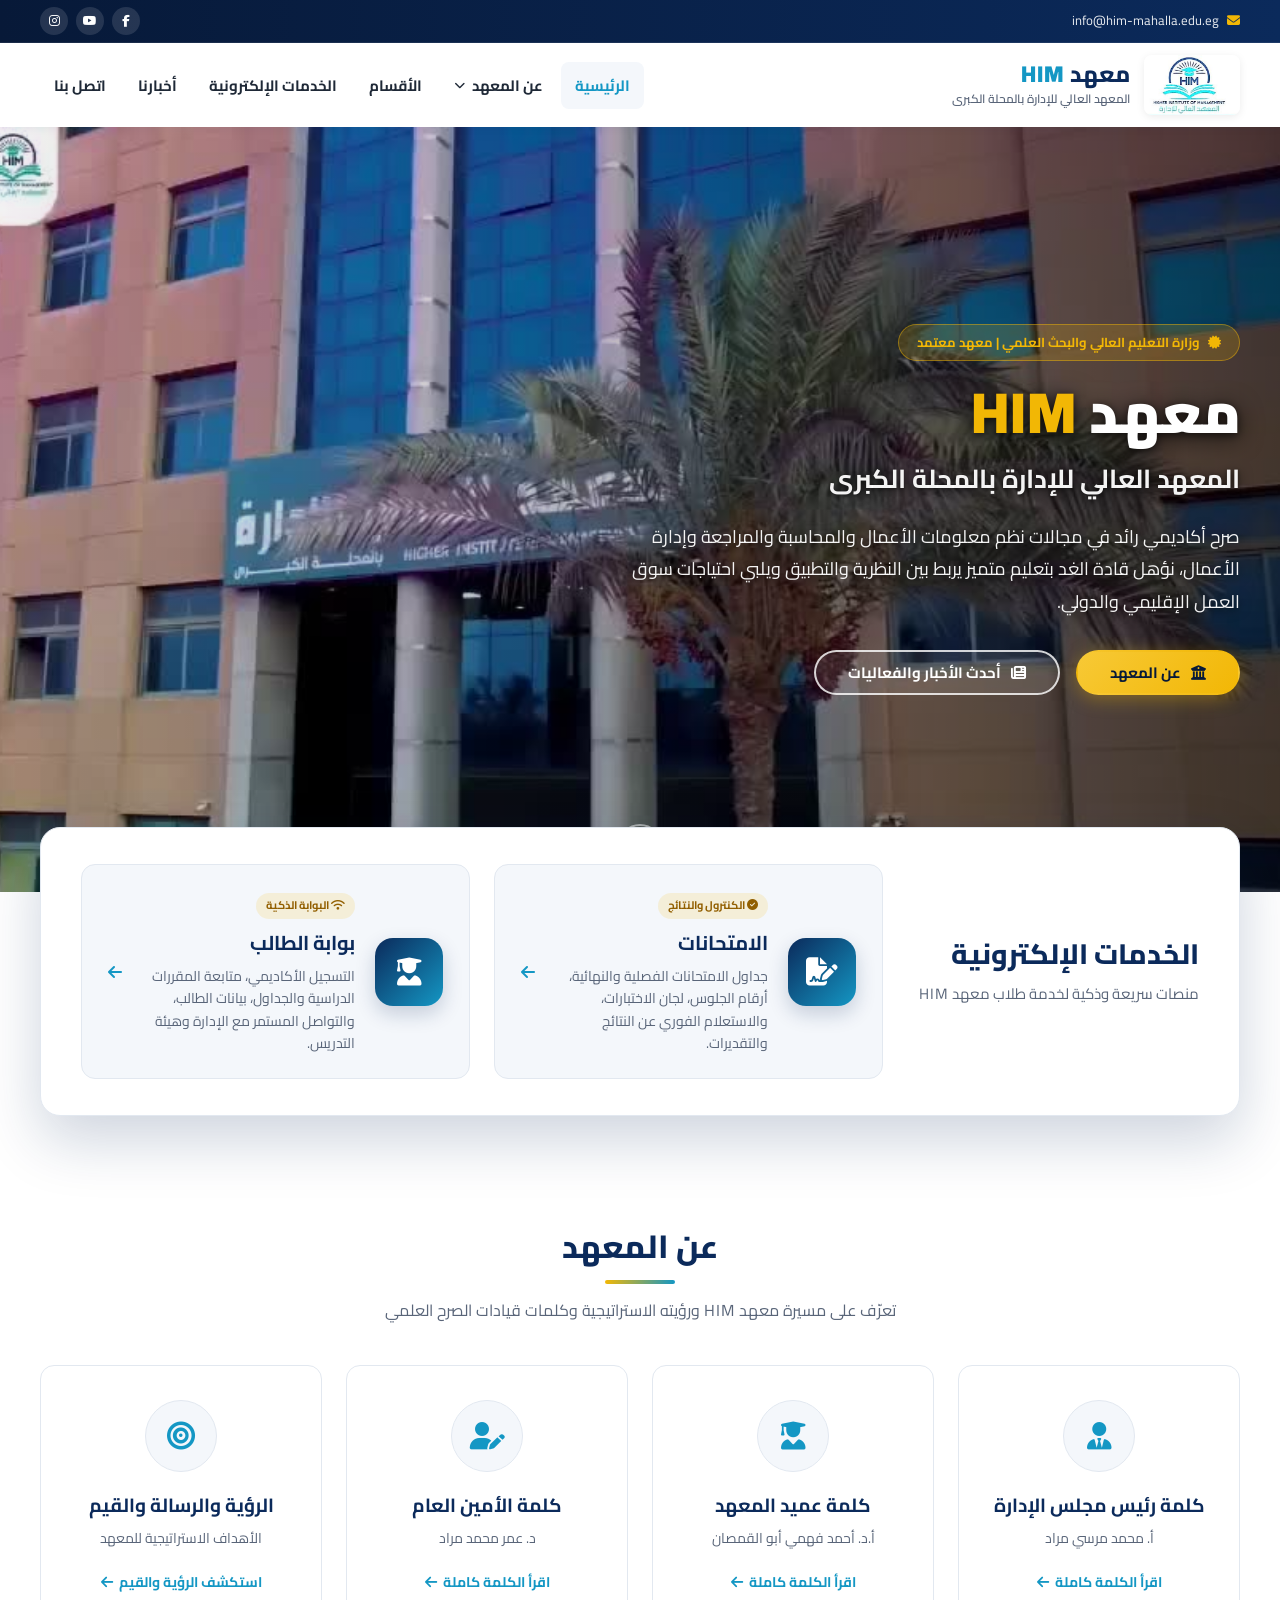
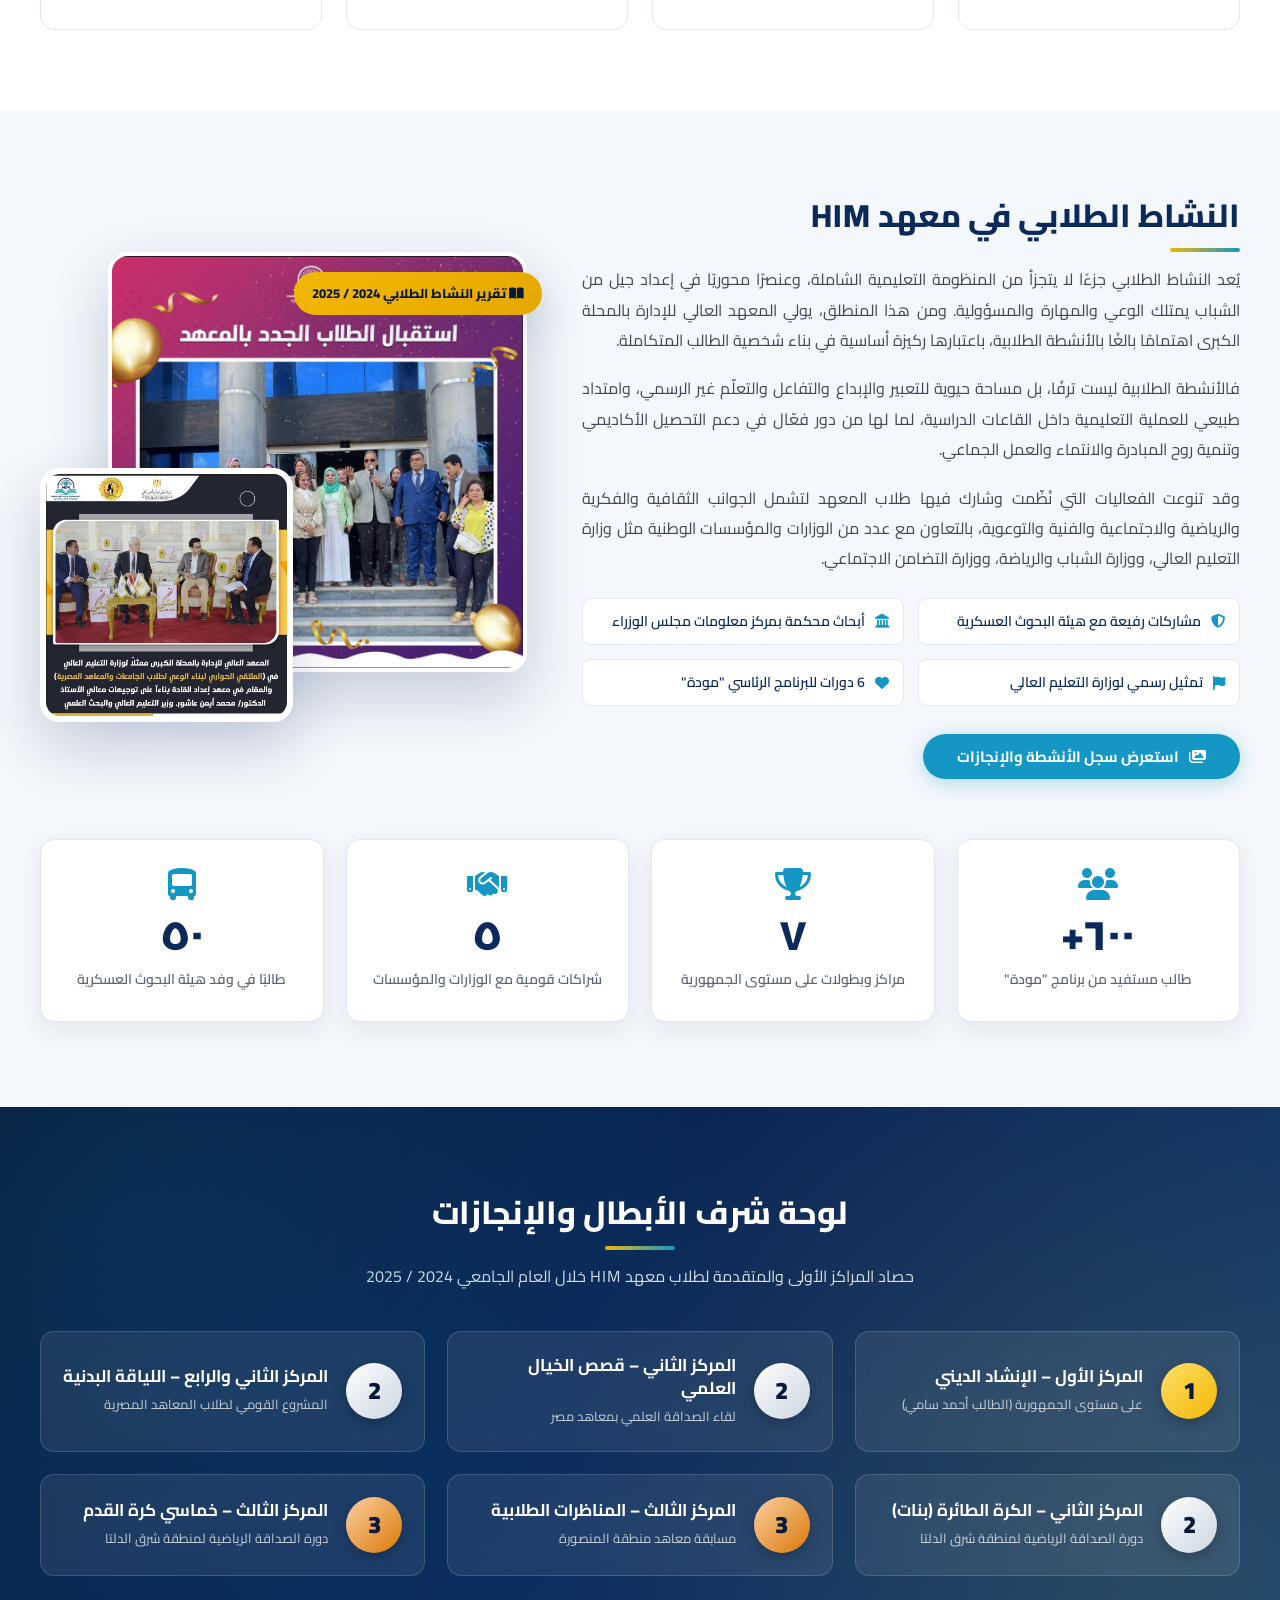
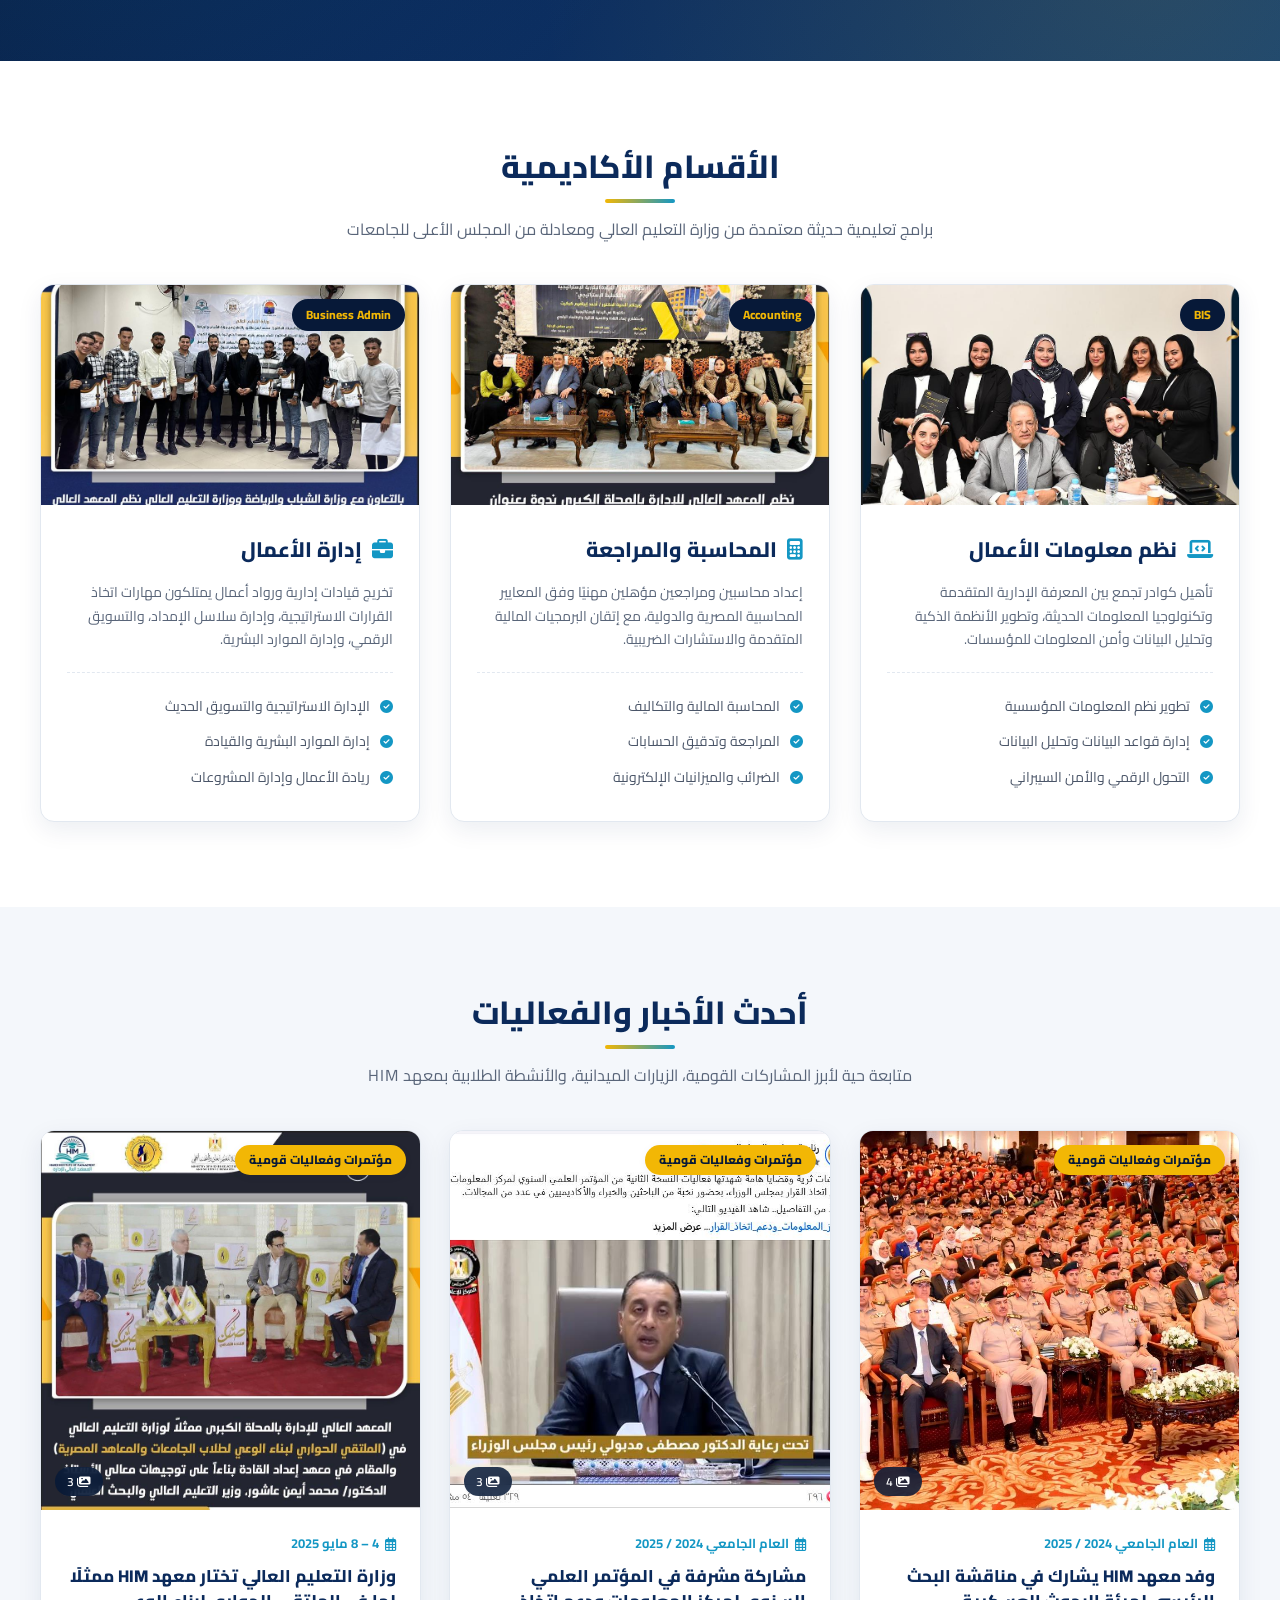
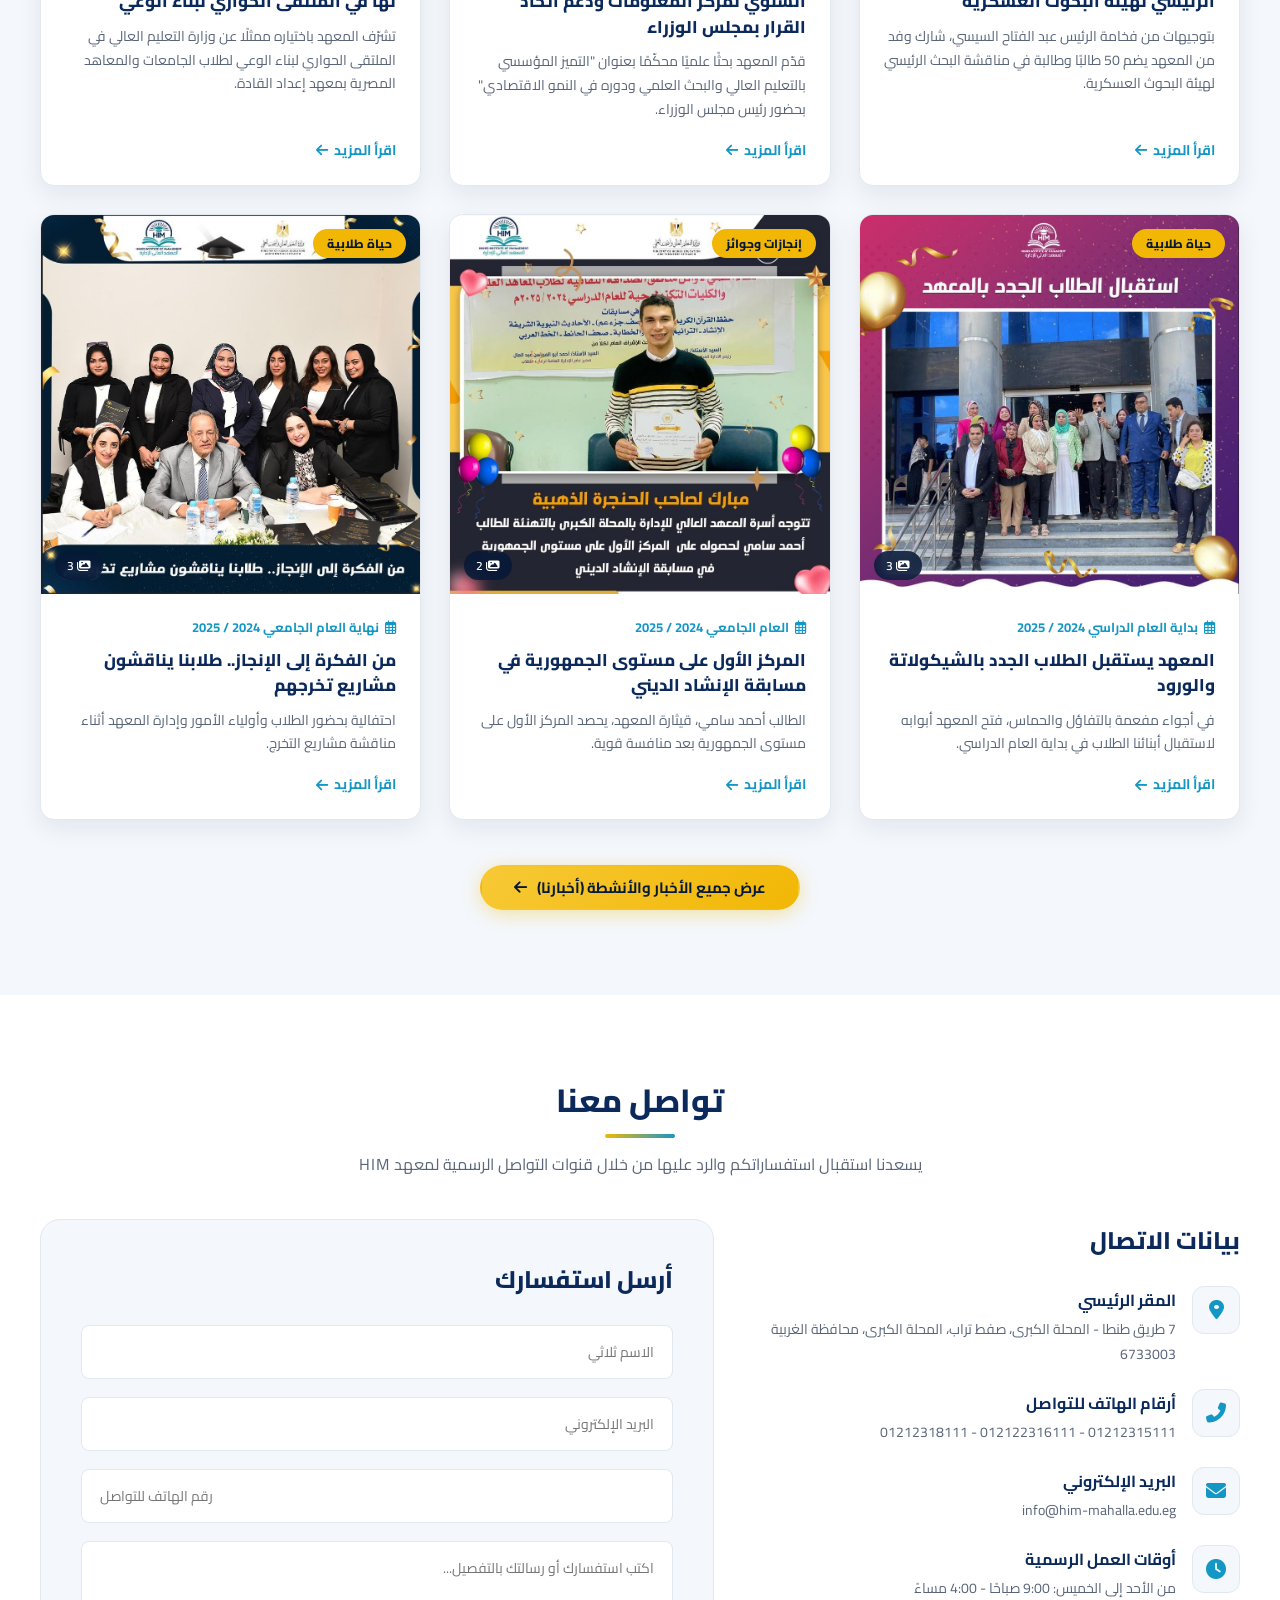
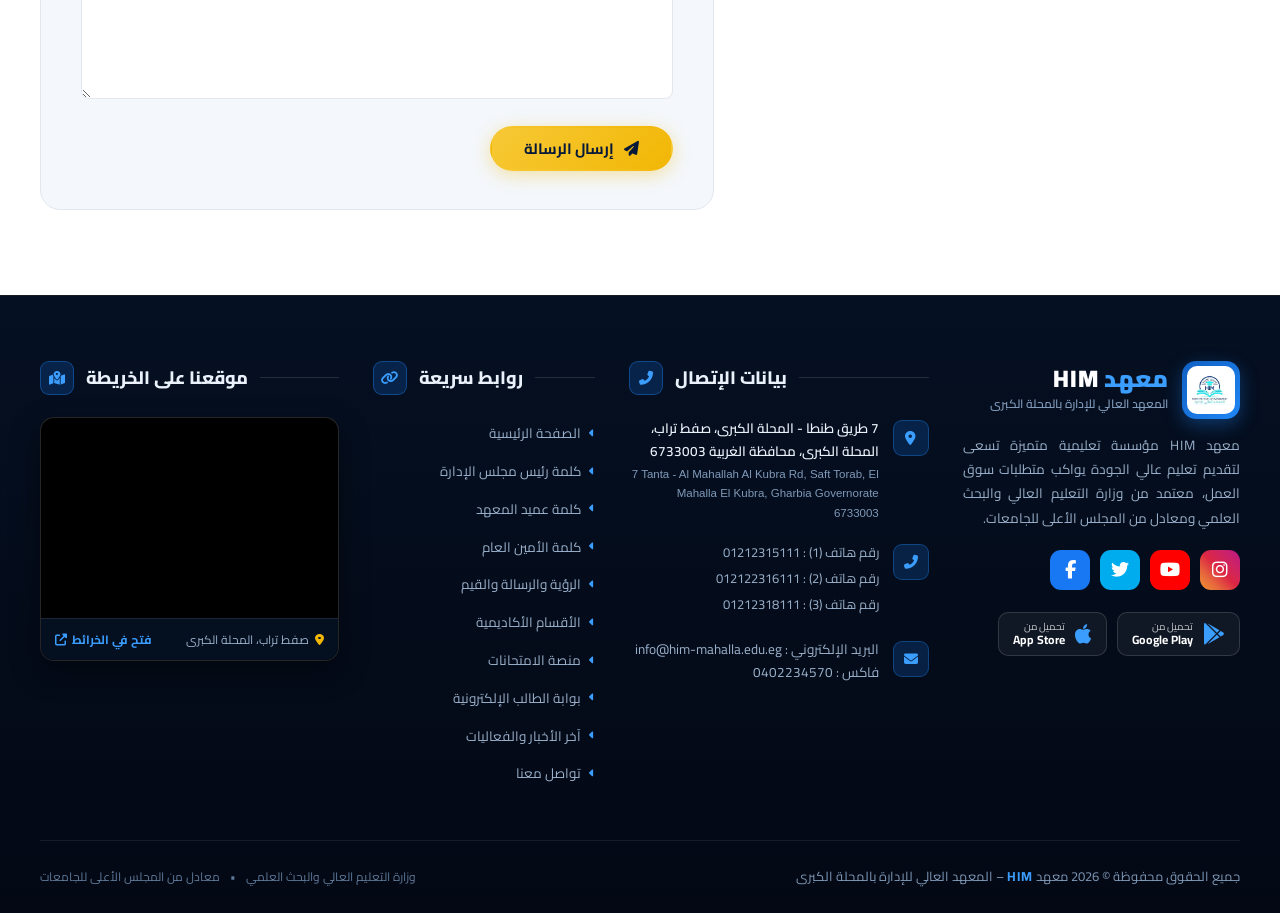
==== commit 7340e323: "Optimize video playback: compress to 6.4MB with faststart, replace poster with exact 1st frame, ensu" ====
--- a/index.html
+++ b/index.html
@@ -16,7 +16,7 @@
 
     <!-- Hero Video Section -->
     <section id="home" class="hero hero-video">
-        <video class="hero-bg" autoplay muted loop playsinline preload="auto" poster="images/selected/image-492.jpg">
+        <video class="hero-bg" id="heroVideo" autoplay muted loop playsinline preload="auto" poster="images/video-poster.jpg">
             <source src="home.mp4" type="video/mp4">
         </video>
         <div class="hero-overlay"></div>
